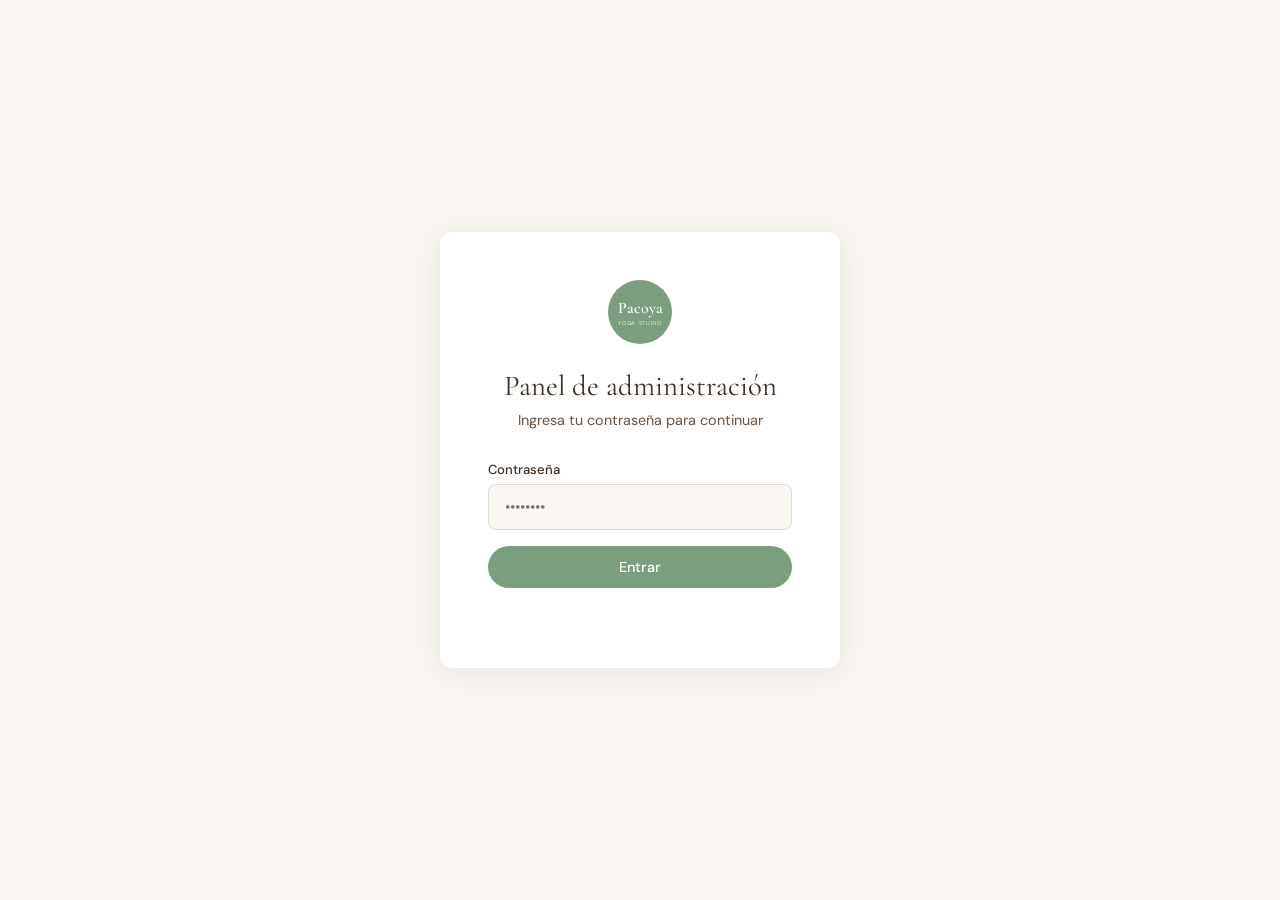
==== admin.html @ d5e13447 "Agregar ícono Pacoya para favicon y shortcut de iPhone Co-Authored-By: Claude Sonnet 4.6 <noreply@an" ====
<!DOCTYPE html>
<html lang="es">
<head>
  <meta charset="UTF-8" />
  <meta name="viewport" content="width=device-width, initial-scale=1.0" />
  <title>Pacoya Admin</title>
  <link rel="icon" type="image/svg+xml" href="icon.svg" />
  <link rel="apple-touch-icon" href="icon.svg" />
  <link rel="preconnect" href="https://fonts.googleapis.com" />
  <link href="https://fonts.googleapis.com/css2?family=Cormorant+Garamond:wght@400;600&family=DM+Sans:wght@300;400;500&display=swap" rel="stylesheet" />
  <style>
    :root {
      --verde: #7A9E7E;
      --verde-dark: #698d6c;
      --crema: #FAF7F2;
      --tierra: #3D2F22;
      --tierra-claro: #6B5240;
      --dorado: #B5956A;
      --blanco: #FFFFFF;
      --rojo: #e07070;
      --font-display: 'Cormorant Garamond', serif;
      --font-body: 'DM Sans', sans-serif;
      --radius: 12px;
    }

    * { box-sizing: border-box; margin: 0; padding: 0; }

    body { font-family: var(--font-body); background: var(--crema); color: var(--tierra); min-height: 100vh; }

    /* LOGIN */
    .login-screen { min-height: 100vh; display: flex; align-items: center; justify-content: center; padding: 24px; }

    .login-card {
      background: var(--blanco); border-radius: var(--radius); padding: 48px;
      width: 100%; max-width: 400px; box-shadow: 0 4px 30px rgba(61,47,34,0.1); text-align: center;
    }

    .logo-circle {
      width: 64px; height: 64px; border-radius: 50%; background: var(--verde);
      display: flex; flex-direction: column; align-items: center; justify-content: center;
      margin: 0 auto 24px; gap: 1px;
    }
    .logo-circle span:first-child { font-family: var(--font-display); font-size: 1rem; font-weight: 600; color: var(--blanco); }
    .logo-circle span:last-child { font-size: 0.35rem; letter-spacing: 0.12em; text-transform: uppercase; color: rgba(255,255,255,0.85); }

    .login-card h1 { font-family: var(--font-display); font-size: 1.8rem; font-weight: 400; margin-bottom: 8px; }
    .login-card > p { font-size: 0.9rem; color: var(--tierra-claro); margin-bottom: 32px; }

    .form-group { text-align: left; margin-bottom: 16px; }
    .form-group label { display: block; font-size: 0.82rem; font-weight: 500; margin-bottom: 6px; }
    .form-group input, .form-group textarea, .form-group select {
      width: 100%; font-family: var(--font-body); font-size: 0.95rem; padding: 12px 16px;
      border: 1.5px solid rgba(61,47,34,0.15); border-radius: 8px; background: var(--crema);
      color: var(--tierra); outline: none; transition: border-color 0.2s;
    }
    .form-group input:focus, .form-group textarea:focus, .form-group select:focus { border-color: var(--verde); }
    .form-group textarea { resize: vertical; }

    .btn {
      display: inline-flex; align-items: center; justify-content: center;
      font-family: var(--font-body); font-size: 0.9rem; font-weight: 500;
      padding: 12px 24px; border-radius: 999px; border: none; cursor: pointer;
      transition: all 0.2s; gap: 8px;
    }
    .btn--primary { background: var(--verde); color: var(--blanco); }
    .btn--primary:hover { background: var(--verde-dark); }
    .btn--danger { background: rgba(224,112,112,0.1); color: var(--rojo); border: 1px solid rgba(224,112,112,0.3); }
    .btn--danger:hover { background: rgba(224,112,112,0.2); }
    .btn--outline { background: transparent; color: var(--tierra); border: 1.5px solid var(--tierra); }
    .btn--outline:hover { background: var(--tierra); color: var(--crema); }
    .btn--full { width: 100%; }
    .btn--sm { padding: 7px 16px; font-size: 0.82rem; }

    .login-error { font-size: 0.82rem; color: var(--rojo); margin-top: 12px; min-height: 20px; }

    /* ADMIN */
    .admin-screen { display: none; }

    .admin-header {
      background: var(--blanco); border-bottom: 1px solid rgba(61,47,34,0.08);
      padding: 16px 32px; display: flex; align-items: center; justify-content: space-between;
    }
    .admin-header-left { display: flex; align-items: center; gap: 16px; }
    .admin-logo {
      width: 44px; height: 44px; border-radius: 50%; background: var(--verde);
      display: flex; flex-direction: column; align-items: center; justify-content: center; gap: 1px;
    }
    .admin-logo span:first-child { font-family: var(--font-display); font-size: 0.75rem; font-weight: 600; color: var(--blanco); }
    .admin-logo span:last-child { font-size: 0.28rem; letter-spacing: 0.1em; text-transform: uppercase; color: rgba(255,255,255,0.85); }
    .admin-title { font-family: var(--font-display); font-size: 1.3rem; font-weight: 400; }

    /* TABS */
    .admin-tabs {
      background: var(--blanco); border-bottom: 1px solid rgba(61,47,34,0.08);
      display: flex; padding: 0 32px; justify-content: center;
    }
    .tab-btn {
      font-family: var(--font-body); font-size: 0.9rem; font-weight: 500;
      padding: 16px 24px; border: none; background: none; cursor: pointer;
      color: var(--tierra-claro); border-bottom: 2px solid transparent;
      transition: all 0.2s;
    }
    @media (max-width: 600px) {
      .tab-btn { font-size: 0.72rem; padding: 12px 10px; }
    }
    .tab-btn.active { color: var(--verde); border-bottom-color: var(--verde); }

    .admin-main { max-width: 900px; margin: 0 auto; padding: 40px 24px; }

    .tab-panel { display: none; }
    .tab-panel.active { display: block; }

    .admin-top { display: flex; align-items: center; justify-content: space-between; margin-bottom: 32px; }
    .admin-top h2 { font-family: var(--font-display); font-size: 1.6rem; font-weight: 400; }

    /* FORM */
    .evento-form {
      background: var(--blanco); border-radius: var(--radius); padding: 32px;
      margin-bottom: 32px; border: 1px solid rgba(122,158,126,0.2); display: none;
    }
    .evento-form.open { display: block; }
    .evento-form h3 { font-family: var(--font-display); font-size: 1.3rem; font-weight: 400; margin-bottom: 24px; }

    .form-grid { display: grid; grid-template-columns: 1fr 1fr; gap: 16px; }
    .form-grid .full { grid-column: 1 / -1; }
    .form-actions { display: flex; gap: 12px; margin-top: 24px; justify-content: flex-end; }

    /* FOTO UPLOAD */
    .foto-upload-area {
      border: 2px dashed rgba(122,158,126,0.4); border-radius: var(--radius);
      padding: 32px; text-align: center; cursor: pointer; transition: all 0.2s;
      background: rgba(122,158,126,0.03);
    }
    .foto-upload-area:hover { border-color: var(--verde); background: rgba(122,158,126,0.06); }
    .foto-upload-area input[type="file"] { display: none; }
    .foto-upload-area p { font-size: 0.85rem; color: var(--tierra-claro); margin-top: 8px; }
    .foto-preview {
      width: 100%; max-height: 200px; object-fit: cover;
      border-radius: 8px; margin-top: 12px; display: none;
    }
    .upload-icon { font-size: 2rem; }

    /* LISTA */
    .eventos-lista { display: flex; flex-direction: column; gap: 12px; }

    .evento-item {
      background: var(--blanco); border-radius: var(--radius); padding: 20px 24px;
      border: 1px solid rgba(61,47,34,0.07); display: flex; align-items: center;
      gap: 20px; transition: box-shadow 0.2s;
    }
    .evento-item:hover { box-shadow: 0 4px 20px rgba(61,47,34,0.08); }

    .evento-thumb {
      width: 56px; height: 56px; border-radius: 8px; object-fit: cover; flex-shrink: 0;
    }
    .evento-thumb-placeholder {
      width: 56px; height: 56px; border-radius: 8px; background: rgba(122,158,126,0.1);
      display: flex; align-items: center; justify-content: center; font-size: 1.5rem; flex-shrink: 0;
    }

    .evento-fecha { display: flex; flex-direction: column; align-items: center; min-width: 48px; }
    .evento-dia { font-family: var(--font-display); font-size: 1.8rem; font-weight: 300; line-height: 1; }
    .evento-mes { font-size: 0.65rem; font-weight: 500; letter-spacing: 0.1em; text-transform: uppercase; color: var(--verde); }

    .evento-info { flex: 1; }
    .evento-info h4 { font-size: 0.95rem; font-weight: 500; margin-bottom: 4px; }
    .evento-info p { font-size: 0.82rem; color: var(--tierra-claro); }

    .evento-tipo {
      font-size: 0.68rem; font-weight: 500; letter-spacing: 0.08em; text-transform: uppercase;
      color: var(--verde); background: rgba(122,158,126,0.1); padding: 3px 10px; border-radius: 999px;
    }
    .evento-acciones { display: flex; gap: 8px; }

    .sin-foto-badge {
      font-size: 0.68rem; background: rgba(181,149,106,0.15); color: var(--dorado);
      padding: 3px 10px; border-radius: 999px; border: 1px solid rgba(181,149,106,0.3);
    }

    .empty-state {
      text-align: center; padding: 60px 24px; color: var(--tierra-claro);
      background: var(--blanco); border-radius: var(--radius);
      border: 1px dashed rgba(61,47,34,0.15);
    }
    .empty-state p { font-size: 0.9rem; margin-top: 8px; }

    .toast {
      position: fixed; bottom: 24px; right: 24px; background: var(--tierra);
      color: var(--crema); padding: 14px 24px; border-radius: 999px; font-size: 0.88rem;
      opacity: 0; transform: translateY(10px); transition: all 0.3s; pointer-events: none;
    }
    .toast.show { opacity: 1; transform: translateY(0); }

    .uploading { opacity: 0.6; pointer-events: none; }

    @media (max-width: 600px) {
      .admin-header { padding: 12px 16px; }
      .admin-tabs { padding: 0 16px; }
      .admin-main { padding: 24px 16px; }

      .admin-top { flex-direction: column; align-items: flex-start; gap: 12px; }
      .admin-top h2 { font-size: 1.3rem; }

      .evento-item {
        flex-wrap: wrap;
        gap: 12px;
        padding: 16px;
      }

      .evento-info { min-width: 0; width: 100%; }

      .evento-acciones {
        width: 100%;
        justify-content: flex-end;
        flex-wrap: wrap;
        gap: 8px;
      }

      .evento-thumb,
      .evento-thumb-placeholder { width: 44px; height: 44px; }

      .form-grid { grid-template-columns: 1fr; }
      .form-grid .full { grid-column: 1; }

      .evento-form { padding: 20px 16px; }
      .login-card { padding: 32px 24px; }
    }
  </style>
</head>
<body>

  <!-- LOGIN -->
  <div class="login-screen" id="login-screen">
    <div class="login-card">
      <div class="logo-circle"><span>Pacoya</span><span>yoga studio</span></div>
      <h1>Panel de administración</h1>
      <p>Ingresa tu contraseña para continuar</p>
      <form id="login-form">
        <div class="form-group">
          <label for="password">Contraseña</label>
          <input type="password" id="password" placeholder="••••••••" required />
        </div>
        <button type="submit" class="btn btn--primary btn--full">Entrar</button>
        <p class="login-error" id="login-error"></p>
      </form>
    </div>
  </div>

  <!-- ADMIN -->
  <div class="admin-screen" id="admin-screen">
    <header class="admin-header">
      <div class="admin-header-left">
        <div class="admin-logo"><span>Pacoya</span><span>yoga studio</span></div>
        <span class="admin-title">Panel de administración</span>
      </div>
      <button class="btn btn--outline btn--sm" id="logout-btn">Cerrar sesión</button>
    </header>

    <div class="admin-tabs">
      <button class="tab-btn active" data-tab="proximos">Eventos</button>
      <button class="tab-btn" data-tab="memorias">Memorias</button>
      <button class="tab-btn" data-tab="pensamientos">Pensamientos</button>
      <button class="tab-btn" data-tab="clases">En Vivo</button>
    </div>

    <main class="admin-main">

      <!-- TAB PRÓXIMOS -->
      <div class="tab-panel active" id="tab-proximos">
        <div class="admin-top">
          <h2>Próximos Eventos</h2>
          <button class="btn btn--primary btn--sm" id="toggle-form-btn">+ Nuevo evento</button>
        </div>

        <div class="evento-form" id="evento-form">
          <h3 id="form-title">Nuevo evento</h3>
          <input type="hidden" id="evento-id" />
          <div class="form-grid">
            <div class="form-group full">
              <label>Título del evento</label>
              <input type="text" id="f-titulo" placeholder="Ej. Taller de Yoga Oncológico" />
            </div>
            <div class="form-group full">
              <label>Descripción</label>
              <textarea id="f-descripcion" rows="3" placeholder="Describe el evento..."></textarea>
            </div>
            <div class="form-group">
              <label>Fecha</label>
              <input type="date" id="f-fecha" />
            </div>
            <div class="form-group">
              <label>Hora</label>
              <input type="text" id="f-hora" placeholder="Ej. 10:00 AM" />
            </div>
            <div class="form-group">
              <label>Lugar</label>
              <input type="text" id="f-lugar" placeholder="Ej. Estudio Pacoya / En línea" />
            </div>
            <div class="form-group">
              <label>Tipo</label>
              <select id="f-tipo">
                <option value="meditacion">Meditación</option>
                <option value="especial">Taller especial</option>
                <option value="taller">Taller</option>
                <option value="retiro">Retiro</option>
              </select>
            </div>
          </div>
          <div class="form-actions">
            <button class="btn btn--outline btn--sm" id="cancelar-btn">Cancelar</button>
            <button class="btn btn--primary btn--sm" id="guardar-btn">Guardar evento</button>
          </div>
        </div>

        <div class="eventos-lista" id="lista-proximos"></div>
      </div>

      <!-- TAB MEMORIAS -->
      <div class="tab-panel" id="tab-memorias">
        <div class="admin-top">
          <h2>Memorias</h2>
          <p style="font-size:0.85rem;color:var(--tierra-claro)">Edita los detalles o agrega una foto</p>
        </div>

        <!-- Formulario editar memoria -->
        <div class="evento-form" id="memoria-edit-form">
          <h3 id="memoria-edit-title">Editar memoria</h3>
          <input type="hidden" id="me-id" />
          <div class="form-grid">
            <div class="form-group full">
              <label>Título</label>
              <input type="text" id="me-titulo" />
            </div>
            <div class="form-group full">
              <label>Descripción</label>
              <textarea id="me-descripcion" rows="3"></textarea>
            </div>
            <div class="form-group">
              <label>Fecha</label>
              <input type="date" id="me-fecha" />
            </div>
            <div class="form-group">
              <label>Hora</label>
              <input type="text" id="me-hora" placeholder="Ej. 10:00 AM" />
            </div>
            <div class="form-group">
              <label>Lugar</label>
              <input type="text" id="me-lugar" />
            </div>
            <div class="form-group">
              <label>Tipo</label>
              <select id="me-tipo">
                <option value="meditacion">Meditación</option>
                <option value="especial">Taller especial</option>
                <option value="taller">Taller</option>
                <option value="retiro">Retiro</option>
              </select>
            </div>
          </div>
          <!-- Foto -->
          <div class="form-group" style="margin-top:8px">
            <label>Foto</label>
            <div id="me-foto-actual" style="margin-bottom:12px;display:none">
              <img id="me-foto-preview" src="" style="width:100%;max-height:180px;object-fit:cover;border-radius:8px;margin-bottom:8px" />
              <button type="button" class="btn btn--danger btn--sm" id="borrar-foto-btn">🗑 Borrar foto</button>
            </div>
            <div class="foto-upload-area" onclick="document.getElementById('me-foto-input').click()">
              <input type="file" id="me-foto-input" accept="image/*" />
              <div class="upload-icon">🖼️</div>
              <strong id="me-foto-label">Toca para reemplazar la foto</strong>
              <p>JPG, PNG o WEBP · Máx 5MB</p>
              <img class="foto-preview" id="me-foto-nueva-preview" src="" alt="Preview" />
            </div>
          </div>
          <div class="form-actions">
            <button class="btn btn--outline btn--sm" id="cancelar-memoria-edit-btn">Cancelar</button>
            <button class="btn btn--primary btn--sm" id="guardar-memoria-edit-btn">Guardar cambios</button>
          </div>
        </div>

        <div class="evento-form" id="memoria-form">
          <h3 id="memoria-form-title">Agregar foto</h3>
          <input type="hidden" id="m-evento-id" />
          <div class="form-group">
            <label>Foto del evento</label>
            <div class="foto-upload-area" id="foto-drop-area" onclick="document.getElementById('foto-input').click()">
              <input type="file" id="foto-input" accept="image/*" />
              <div class="upload-icon">🖼️</div>
              <strong>Toca para elegir una foto</strong>
              <p>JPG, PNG o WEBP · Máx 5MB</p>
              <img class="foto-preview" id="foto-preview" src="" alt="Preview" />
            </div>
          </div>
          <div class="form-actions">
            <button class="btn btn--outline btn--sm" id="cancelar-memoria-btn">Cancelar</button>
            <button class="btn btn--primary btn--sm" id="guardar-memoria-btn">Guardar foto</button>
          </div>
        </div>

        <div class="eventos-lista" id="lista-memorias"></div>
      </div>

      <!-- TAB PENSAMIENTOS -->
      <div class="tab-panel" id="tab-pensamientos">
        <div class="admin-top">
          <h2>Pensamientos</h2>
          <button class="btn btn--primary btn--sm" id="toggle-pensamiento-btn">+ Nuevo pensamiento</button>
        </div>

        <div class="evento-form" id="pensamiento-form">
          <h3 id="pensamiento-form-title">Nuevo pensamiento</h3>
          <input type="hidden" id="p-id" />
          <div class="form-group">
            <label>Título</label>
            <input type="text" id="p-titulo" placeholder="Ej. El cuerpo sabe lo que necesita" />
          </div>
          <div class="form-group">
            <label>Pensamiento</label>
            <textarea id="p-contenido" rows="6" placeholder="Escribe aquí tu reflexión..."></textarea>
          </div>
          <div class="form-group">
            <label>Tipo</label>
            <select id="p-tipo">
              <option value="reflexion">Reflexión</option>
              <option value="inspiracion">Inspiración</option>
              <option value="oncologico">Yoga Oncológico</option>
            </select>
          </div>
          <div class="form-actions">
            <button class="btn btn--outline btn--sm" id="cancelar-pensamiento-btn">Cancelar</button>
            <button class="btn btn--primary btn--sm" id="guardar-pensamiento-btn">Guardar</button>
          </div>
        </div>

        <div class="eventos-lista" id="lista-pensamientos"></div>
      </div>

      <!-- TAB CLASES EN VIVO -->
      <div class="tab-panel" id="tab-clases">
        <div class="admin-top">
          <h2>Clase en Vivo</h2>
        </div>

        <div style="background:var(--blanco);border-radius:var(--radius);padding:32px;border:1px solid rgba(122,158,126,0.2)">
          <div class="form-group" style="margin-bottom:24px">
            <label style="display:flex;align-items:center;gap:12px;cursor:pointer">
              <span style="font-size:0.95rem;font-weight:500">Clase activa</span>
              <div style="position:relative;display:inline-block;width:48px;height:26px">
                <input type="checkbox" id="cl-activo" style="opacity:0;width:0;height:0;position:absolute" />
                <span id="cl-toggle-track" style="position:absolute;inset:0;background:#ccc;border-radius:999px;cursor:pointer;transition:.3s"></span>
                <span id="cl-toggle-thumb" style="position:absolute;left:3px;top:3px;width:20px;height:20px;background:#fff;border-radius:50%;transition:.3s;box-shadow:0 1px 4px rgba(0,0,0,0.2)"></span>
              </div>
            </label>
            <p id="cl-estado-txt" style="font-size:0.82rem;color:var(--tierra-claro);margin-top:6px">La clase está desactivada — los alumnos verán la pantalla de código pero no habrá transmisión.</p>
          </div>

          <div class="form-group">
            <label>Título de la clase</label>
            <input type="text" id="cl-titulo" placeholder="Ej. Clase de yoga oncológico" />
          </div>

          <div class="form-group">
            <label>Link de Google Meet</label>
            <input type="text" id="cl-url" placeholder="https://meet.google.com/xxx-xxxx-xxx" />
            <p style="font-size:0.78rem;color:var(--tierra-claro);margin-top:6px">Crea una reunión en Google Meet, copia el link y pégalo aquí. Los alumnos entran sin necesitar cuenta.</p>
          </div>

          <div class="form-group">
            <label>Código de acceso</label>
            <input type="text" id="cl-codigo" placeholder="Ej. PACOYA2026" style="text-transform:uppercase;letter-spacing:0.08em" />
            <p style="font-size:0.78rem;color:var(--tierra-claro);margin-top:6px">Los alumnos necesitan este código para ver la clase.</p>
          </div>

          <div style="margin-top:24px;display:flex;flex-direction:column;gap:12px">
            <button class="btn btn--primary" id="guardar-clase-btn" style="width:100%">Guardar configuración</button>
            <a id="abrir-meet-btn" href="#" target="_blank" rel="noopener" class="btn btn--outline" style="display:none;width:100%;text-decoration:none;text-align:center">Abrir Google Meet</a>
          </div>
        </div>
      </div>

    </main>
  </div>

  <div class="toast" id="toast"></div>

  <script type="module">
    import { createClient } from 'https://cdn.jsdelivr.net/npm/@supabase/supabase-js/+esm';

    const SUPABASE_URL   = 'https://kzqtjzzpyhmzdlczsbnz.supabase.co';
    const SUPABASE_KEY   = 'sb_publishable_s3eWk4Z4L31DlyLyYbHbYw_jrpMV7-z';
    const ADMIN_PASSWORD = 'pacoya2026';

    const supabase = createClient(SUPABASE_URL, SUPABASE_KEY);
    const hoy = new Date().toISOString().split('T')[0];

    // ── DOM refs ──
    const loginScreen   = document.getElementById('login-screen');
    const adminScreen   = document.getElementById('admin-screen');
    const loginForm     = document.getElementById('login-form');
    const loginError    = document.getElementById('login-error');
    const logoutBtn     = document.getElementById('logout-btn');
    const toggleBtn     = document.getElementById('toggle-form-btn');
    const eventoForm    = document.getElementById('evento-form');
    const cancelarBtn   = document.getElementById('cancelar-btn');
    const guardarBtn    = document.getElementById('guardar-btn');
    const listaProximos = document.getElementById('lista-proximos');
    const listasMemorias = document.getElementById('lista-memorias');
    const memoriaForm   = document.getElementById('memoria-form');
    const cancelarMemoriaBtn = document.getElementById('cancelar-memoria-btn');
    const guardarMemoriaBtn  = document.getElementById('guardar-memoria-btn');
    const fotoInput     = document.getElementById('foto-input');
    const fotoPreview   = document.getElementById('foto-preview');
    const toast         = document.getElementById('toast');

    // ── LOGIN ──
    if (sessionStorage.getItem('pacoya-admin')) showAdmin();

    loginForm.addEventListener('submit', e => {
      e.preventDefault();
      if (document.getElementById('password').value === ADMIN_PASSWORD) {
        sessionStorage.setItem('pacoya-admin', '1');
        showAdmin();
      } else {
        loginError.textContent = 'Contraseña incorrecta.';
      }
    });

    logoutBtn.addEventListener('click', () => {
      sessionStorage.removeItem('pacoya-admin');
      adminScreen.style.display = 'none';
      loginScreen.style.display = 'flex';
    });

    function showAdmin() {
      loginScreen.style.display = 'none';
      adminScreen.style.display = 'block';
      cargarProximos();
      cargarMemorias();
      cargarPensamientos();
    }

    // ── TABS ──
    document.querySelectorAll('.tab-btn').forEach(btn => {
      btn.addEventListener('click', () => {
        document.querySelectorAll('.tab-btn').forEach(b => b.classList.remove('active'));
        document.querySelectorAll('.tab-panel').forEach(p => p.classList.remove('active'));
        btn.classList.add('active');
        document.getElementById('tab-' + btn.dataset.tab).classList.add('active');
      });
    });

    // ── FORM PRÓXIMOS ──
    toggleBtn.addEventListener('click', () => {
      limpiarForm();
      document.getElementById('form-title').textContent = 'Nuevo evento';
      eventoForm.classList.add('open');
    });

    cancelarBtn.addEventListener('click', () => { eventoForm.classList.remove('open'); limpiarForm(); });

    guardarBtn.addEventListener('click', async () => {
      const id     = document.getElementById('evento-id').value;
      const titulo = document.getElementById('f-titulo').value.trim();
      const fecha  = document.getElementById('f-fecha').value;
      if (!titulo || !fecha) { mostrarToast('El título y la fecha son obligatorios.'); return; }

      const datos = {
        titulo,
        descripcion: document.getElementById('f-descripcion').value.trim(),
        fecha,
        hora:  document.getElementById('f-hora').value.trim(),
        lugar: document.getElementById('f-lugar').value.trim(),
        tipo:  document.getElementById('f-tipo').value,
      };

      if (id) {
        await supabase.from('eventos').update(datos).eq('id', id);
        mostrarToast('✓ Evento actualizado');
      } else {
        await supabase.from('eventos').insert(datos);
        mostrarToast('✓ Evento creado');
      }

      eventoForm.classList.remove('open');
      limpiarForm();
      cargarProximos();
    });

    // ── CARGAR PRÓXIMOS ──
    async function cargarProximos() {
      const { data } = await supabase.from('eventos').select('*')
        .gte('fecha', hoy).order('fecha', { ascending: true });
      renderLista(data, listaProximos, false);
    }

    // ── CARGAR MEMORIAS ──
    async function cargarMemorias() {
      const { data } = await supabase.from('eventos').select('*')
        .lt('fecha', hoy).order('fecha', { ascending: false });
      renderLista(data, listasMemorias, true);
    }

    function renderLista(data, container, esMemorias) {
      container.innerHTML = '';
      if (!data || data.length === 0) {
        container.innerHTML = `<div class="empty-state">📅<p>${esMemorias ? 'Aún no hay memorias.' : 'No hay eventos próximos.'}</p></div>`;
        return;
      }
      data.forEach(ev => {
        const fecha = new Date(ev.fecha + 'T12:00:00');
        const dia   = fecha.getDate();
        const mes   = fecha.toLocaleString('es-MX', { month: 'short' });
        const item  = document.createElement('div');
        item.className = 'evento-item';

        const thumbHtml = esMemorias
          ? (ev.foto_url
              ? `<img class="evento-thumb" src="${ev.foto_url}" alt="${ev.titulo}" />`
              : `<div class="evento-thumb-placeholder">🌿</div>`)
          : '';

        const accionesHtml = esMemorias
          ? `<div class="evento-acciones">
               ${!ev.foto_url ? '<span class="sin-foto-badge">Sin foto</span>' : ''}
               <button class="btn btn--outline btn--sm" onclick="editarMemoria(${ev.id})">Editar</button>
               <button class="btn btn--outline btn--sm" onclick="abrirFotoForm(${ev.id}, '${ev.titulo.replace(/'/g,"\\'")}')">
                 ${ev.foto_url ? 'Cambiar foto' : 'Agregar foto'}
               </button>
               <button class="btn btn--danger btn--sm" onclick="borrarEvento(${ev.id})">Borrar</button>
             </div>`
          : `<div class="evento-acciones">
               <button class="btn btn--outline btn--sm" onclick="editarEvento(${ev.id})">Editar</button>
               <button class="btn btn--danger btn--sm" onclick="borrarEvento(${ev.id})">Borrar</button>
             </div>`;

        item.innerHTML = `
          ${thumbHtml}
          <div class="evento-fecha">
            <span class="evento-dia">${dia}</span>
            <span class="evento-mes">${mes}</span>
          </div>
          <div class="evento-info">
            <h4>${ev.titulo}</h4>
            <p>${ev.hora ? ev.hora + ' · ' : ''}${ev.lugar || ''}</p>
          </div>
          <span class="evento-tipo">${ev.tipo}</span>
          ${accionesHtml}`;
        container.appendChild(item);
      });
    }

    // ── EDITAR ──
    window.editarEvento = async id => {
      const { data } = await supabase.from('eventos').select('*').eq('id', id).single();
      document.getElementById('evento-id').value     = data.id;
      document.getElementById('f-titulo').value      = data.titulo;
      document.getElementById('f-descripcion').value = data.descripcion || '';
      document.getElementById('f-fecha').value       = data.fecha;
      document.getElementById('f-hora').value        = data.hora || '';
      document.getElementById('f-lugar').value       = data.lugar || '';
      document.getElementById('f-tipo').value        = data.tipo || 'taller';
      document.getElementById('form-title').textContent = 'Editar evento';
      eventoForm.classList.add('open');
      eventoForm.scrollIntoView({ behavior: 'smooth' });
    };

    // ── BORRAR ──
    window.borrarEvento = async id => {
      if (!confirm('¿Segura que quieres borrar este evento?')) return;
      await supabase.from('eventos').delete().eq('id', id);
      mostrarToast('Evento eliminado');
      cargarProximos();
      cargarMemorias();
    };

    // ── EDITAR MEMORIA ──
    const memoriaEditForm       = document.getElementById('memoria-edit-form');
    const cancelarMemoriaEditBtn = document.getElementById('cancelar-memoria-edit-btn');
    const guardarMemoriaEditBtn  = document.getElementById('guardar-memoria-edit-btn');

    window.editarMemoria = async id => {
      const { data } = await supabase.from('eventos').select('*').eq('id', id).single();
      document.getElementById('me-id').value          = data.id;
      document.getElementById('me-titulo').value      = data.titulo;
      document.getElementById('me-descripcion').value = data.descripcion || '';
      document.getElementById('me-fecha').value       = data.fecha;
      document.getElementById('me-hora').value        = data.hora || '';
      document.getElementById('me-lugar').value       = data.lugar || '';
      document.getElementById('me-tipo').value        = data.tipo || 'taller';

      const fotoActualDiv    = document.getElementById('me-foto-actual');
      const fotoPreviewImg   = document.getElementById('me-foto-preview');
      const fotoNuevaPreview = document.getElementById('me-foto-nueva-preview');
      const fotoInput        = document.getElementById('me-foto-input');

      fotoInput.value = '';
      fotoNuevaPreview.style.display = 'none';
      fotoNuevaPreview.src = '';

      if (data.foto_url) {
        fotoActualDiv.style.display = 'block';
        fotoPreviewImg.src = data.foto_url;
      } else {
        fotoActualDiv.style.display = 'none';
      }

      memoriaEditForm.classList.add('open');
      memoriaEditForm.scrollIntoView({ behavior: 'smooth' });
    };

    // Preview foto nueva
    document.getElementById('me-foto-input').addEventListener('change', () => {
      const file = document.getElementById('me-foto-input').files[0];
      if (!file) return;
      const preview = document.getElementById('me-foto-nueva-preview');
      preview.src = URL.createObjectURL(file);
      preview.style.display = 'block';
    });

    // Borrar foto
    document.getElementById('borrar-foto-btn').addEventListener('click', async () => {
      const id = document.getElementById('me-id').value;
      if (!confirm('¿Segura que quieres borrar la foto?')) return;
      await supabase.from('eventos').update({ foto_url: null }).eq('id', id);
      document.getElementById('me-foto-actual').style.display = 'none';
      mostrarToast('Foto borrada');
      cargarMemorias();
    });

    cancelarMemoriaEditBtn.addEventListener('click', () => {
      memoriaEditForm.classList.remove('open');
    });

    guardarMemoriaEditBtn.addEventListener('click', async () => {
      const id   = document.getElementById('me-id').value;
      const file = document.getElementById('me-foto-input').files[0];

      guardarMemoriaEditBtn.textContent = 'Guardando...';
      guardarMemoriaEditBtn.disabled = true;

      const datos = {
        titulo:      document.getElementById('me-titulo').value.trim(),
        descripcion: document.getElementById('me-descripcion').value.trim(),
        fecha:       document.getElementById('me-fecha').value,
        hora:        document.getElementById('me-hora').value.trim(),
        lugar:       document.getElementById('me-lugar').value.trim(),
        tipo:        document.getElementById('me-tipo').value,
      };

      if (file) {
        const ext      = file.name.split('.').pop();
        const fileName = `evento-${id}-${Date.now()}.${ext}`;
        const { error: uploadError } = await supabase.storage
          .from('Memorias').upload(fileName, file, { upsert: true });
        if (!uploadError) {
          const { data: urlData } = supabase.storage.from('Memorias').getPublicUrl(fileName);
          datos.foto_url = urlData.publicUrl;
        }
      }

      await supabase.from('eventos').update(datos).eq('id', id);
      mostrarToast('✓ Memoria actualizada');
      memoriaEditForm.classList.remove('open');
      guardarMemoriaEditBtn.textContent = 'Guardar cambios';
      guardarMemoriaEditBtn.disabled = false;
      cargarMemorias();
    });

    // ── FOTO FORM ──
    window.abrirFotoForm = (id, titulo) => {
      document.getElementById('m-evento-id').value = id;
      document.getElementById('memoria-form-title').textContent = `Foto: ${titulo}`;
      fotoPreview.style.display = 'none';
      fotoPreview.src = '';
      fotoInput.value = '';
      memoriaForm.classList.add('open');
      memoriaForm.scrollIntoView({ behavior: 'smooth' });
    };

    cancelarMemoriaBtn.addEventListener('click', () => {
      memoriaForm.classList.remove('open');
      fotoInput.value = '';
      fotoPreview.style.display = 'none';
    });

    fotoInput.addEventListener('change', () => {
      const file = fotoInput.files[0];
      if (!file) return;
      fotoPreview.src = URL.createObjectURL(file);
      fotoPreview.style.display = 'block';
    });

    guardarMemoriaBtn.addEventListener('click', async () => {
      const id   = document.getElementById('m-evento-id').value;
      const file = fotoInput.files[0];
      if (!file) { mostrarToast('Elige una foto primero.'); return; }

      guardarMemoriaBtn.textContent = 'Subiendo...';
      guardarMemoriaBtn.classList.add('uploading');

      const ext      = file.name.split('.').pop();
      const fileName = `evento-${id}-${Date.now()}.${ext}`;

      const { error: uploadError } = await supabase.storage
        .from('Memorias').upload(fileName, file, { upsert: true });

      if (uploadError) {
        mostrarToast('Error al subir la foto. Intenta de nuevo.');
        guardarMemoriaBtn.textContent = 'Guardar foto';
        guardarMemoriaBtn.classList.remove('uploading');
        return;
      }

      const { data: urlData } = supabase.storage.from('Memorias').getPublicUrl(fileName);
      await supabase.from('eventos').update({ foto_url: urlData.publicUrl }).eq('id', id);

      mostrarToast('✓ Foto guardada');
      memoriaForm.classList.remove('open');
      guardarMemoriaBtn.textContent = 'Guardar foto';
      guardarMemoriaBtn.classList.remove('uploading');
      cargarMemorias();
    });

    // ── PENSAMIENTOS ──
    const togglePensamientoBtn  = document.getElementById('toggle-pensamiento-btn');
    const pensamientoForm       = document.getElementById('pensamiento-form');
    const cancelarPensamientoBtn = document.getElementById('cancelar-pensamiento-btn');
    const guardarPensamientoBtn  = document.getElementById('guardar-pensamiento-btn');
    const listaPensamientos      = document.getElementById('lista-pensamientos');

    togglePensamientoBtn.addEventListener('click', () => {
      limpiarPensamientoForm();
      document.getElementById('pensamiento-form-title').textContent = 'Nuevo pensamiento';
      pensamientoForm.classList.add('open');
    });

    cancelarPensamientoBtn.addEventListener('click', () => {
      pensamientoForm.classList.remove('open');
      limpiarPensamientoForm();
    });

    guardarPensamientoBtn.addEventListener('click', async () => {
      const id       = document.getElementById('p-id').value;
      const titulo   = document.getElementById('p-titulo').value.trim();
      const contenido = document.getElementById('p-contenido').value.trim();
      if (!titulo || !contenido) { mostrarToast('El título y el pensamiento son obligatorios.'); return; }

      const datos = {
        titulo,
        contenido,
        tipo: document.getElementById('p-tipo').value,
      };

      if (id) {
        await supabase.from('pensamientos').update(datos).eq('id', id);
        mostrarToast('✓ Pensamiento actualizado');
      } else {
        await supabase.from('pensamientos').insert({ ...datos, fecha: hoy });
        mostrarToast('✓ Pensamiento publicado');
      }

      pensamientoForm.classList.remove('open');
      limpiarPensamientoForm();
      cargarPensamientos();
    });

    async function cargarPensamientos() {
      const { data } = await supabase.from('pensamientos').select('*')
        .eq('activo', true).order('fecha', { ascending: false });

      listaPensamientos.innerHTML = '';
      if (!data || data.length === 0) {
        listaPensamientos.innerHTML = `<div class="empty-state">✍️<p>Aún no hay pensamientos publicados.</p></div>`;
        return;
      }

      const TIPOS_P = { reflexion: 'Reflexión', inspiracion: 'Inspiración', oncologico: 'Yoga Oncológico' };

      data.forEach(p => {
        const fecha = new Date(p.fecha + 'T12:00:00');
        const dia   = fecha.getDate();
        const mes   = fecha.toLocaleString('es-MX', { month: 'short' });
        const item  = document.createElement('div');
        item.className = 'evento-item';
        item.innerHTML = `
          <div class="evento-fecha">
            <span class="evento-dia">${dia}</span>
            <span class="evento-mes">${mes}</span>
          </div>
          <div class="evento-info">
            <h4>${p.titulo}</h4>
            <p>${TIPOS_P[p.tipo] || p.tipo} · ${p.contenido.substring(0, 80)}${p.contenido.length > 80 ? '...' : ''}</p>
          </div>
          <div class="evento-acciones">
            <button class="btn btn--outline btn--sm" onclick="editarPensamiento(${p.id})">Editar</button>
            <button class="btn btn--danger btn--sm" onclick="borrarPensamiento(${p.id})">Borrar</button>
          </div>`;
        listaPensamientos.appendChild(item);
      });
    }

    window.editarPensamiento = async id => {
      const { data } = await supabase.from('pensamientos').select('*').eq('id', id).single();
      document.getElementById('p-id').value       = data.id;
      document.getElementById('p-titulo').value   = data.titulo;
      document.getElementById('p-contenido').value = data.contenido;
      document.getElementById('p-tipo').value     = data.tipo;
      document.getElementById('pensamiento-form-title').textContent = 'Editar pensamiento';
      pensamientoForm.classList.add('open');
      pensamientoForm.scrollIntoView({ behavior: 'smooth' });
    };

    window.borrarPensamiento = async id => {
      if (!confirm('¿Segura que quieres borrar este pensamiento?')) return;
      await supabase.from('pensamientos').delete().eq('id', id);
      mostrarToast('Pensamiento eliminado');
      cargarPensamientos();
    };

    function limpiarPensamientoForm() {
      ['p-id', 'p-titulo', 'p-contenido'].forEach(id => document.getElementById(id).value = '');
      document.getElementById('p-tipo').value = 'reflexion';
    }

    // ── UTILS ──
    function limpiarForm() {
      ['evento-id','f-titulo','f-descripcion','f-fecha','f-hora','f-lugar'].forEach(id => {
        document.getElementById(id).value = '';
      });
      document.getElementById('f-tipo').value = 'meditacion';
    }

    function mostrarToast(msg) {
      toast.textContent = msg;
      toast.classList.add('show');
      setTimeout(() => toast.classList.remove('show'), 3000);
    }

    // ── CLASES EN VIVO ──
    const clActivo    = document.getElementById('cl-activo');
    const clTrack     = document.getElementById('cl-toggle-track');
    const clThumb     = document.getElementById('cl-toggle-thumb');
    const clEstadoTxt = document.getElementById('cl-estado-txt');

    function actualizarToggle(activo) {
      clTrack.style.background = activo ? 'var(--verde)' : '#ccc';
      clThumb.style.left       = activo ? '25px' : '3px';
      clEstadoTxt.textContent  = activo
        ? 'La clase está activa — los alumnos pueden entrar con su código.'
        : 'La clase está desactivada — los alumnos verán la pantalla de código pero no habrá transmisión.';
    }

    clActivo.addEventListener('change', () => actualizarToggle(clActivo.checked));

    async function cargarClase() {
      const { data } = await supabase.from('clases_en_vivo').select('*').eq('id', 1).single();
      if (!data) return;
      document.getElementById('cl-titulo').value  = data.titulo  || '';
      document.getElementById('cl-url').value     = data.stream_url || '';
      document.getElementById('cl-codigo').value  = data.codigo  || '';
      clActivo.checked = data.activo;
      actualizarToggle(data.activo);
      const abrirBtn = document.getElementById('abrir-meet-btn');
      if (data.stream_url) {
        abrirBtn.href = data.stream_url;
        abrirBtn.style.display = 'inline-flex';
      }
    }

    document.getElementById('guardar-clase-btn').addEventListener('click', async () => {
      const btn = document.getElementById('guardar-clase-btn');
      btn.textContent = 'Guardando...';
      btn.disabled = true;

      const url = document.getElementById('cl-url').value.trim();
      await supabase.from('clases_en_vivo').update({
        titulo:      document.getElementById('cl-titulo').value.trim(),
        stream_url: url,
        codigo:      document.getElementById('cl-codigo').value.trim().toUpperCase(),
        activo:      clActivo.checked,
      }).eq('id', 1);

      mostrarToast('✓ Clase actualizada');
      btn.textContent = 'Guardar configuración';
      btn.disabled = false;
      const abrirBtn = document.getElementById('abrir-meet-btn');
      const urlGuardada = document.getElementById('cl-url').value.trim();
      if (urlGuardada) {
        abrirBtn.href = urlGuardada;
        abrirBtn.style.display = 'inline-flex';
      }
    });

    // Cargar al mostrar el tab de clases
    document.querySelectorAll('.tab-btn').forEach(btn => {
      if (btn.dataset.tab === 'clases') {
        btn.addEventListener('click', cargarClase);
      }
    });
  </script>
</body>
</html>
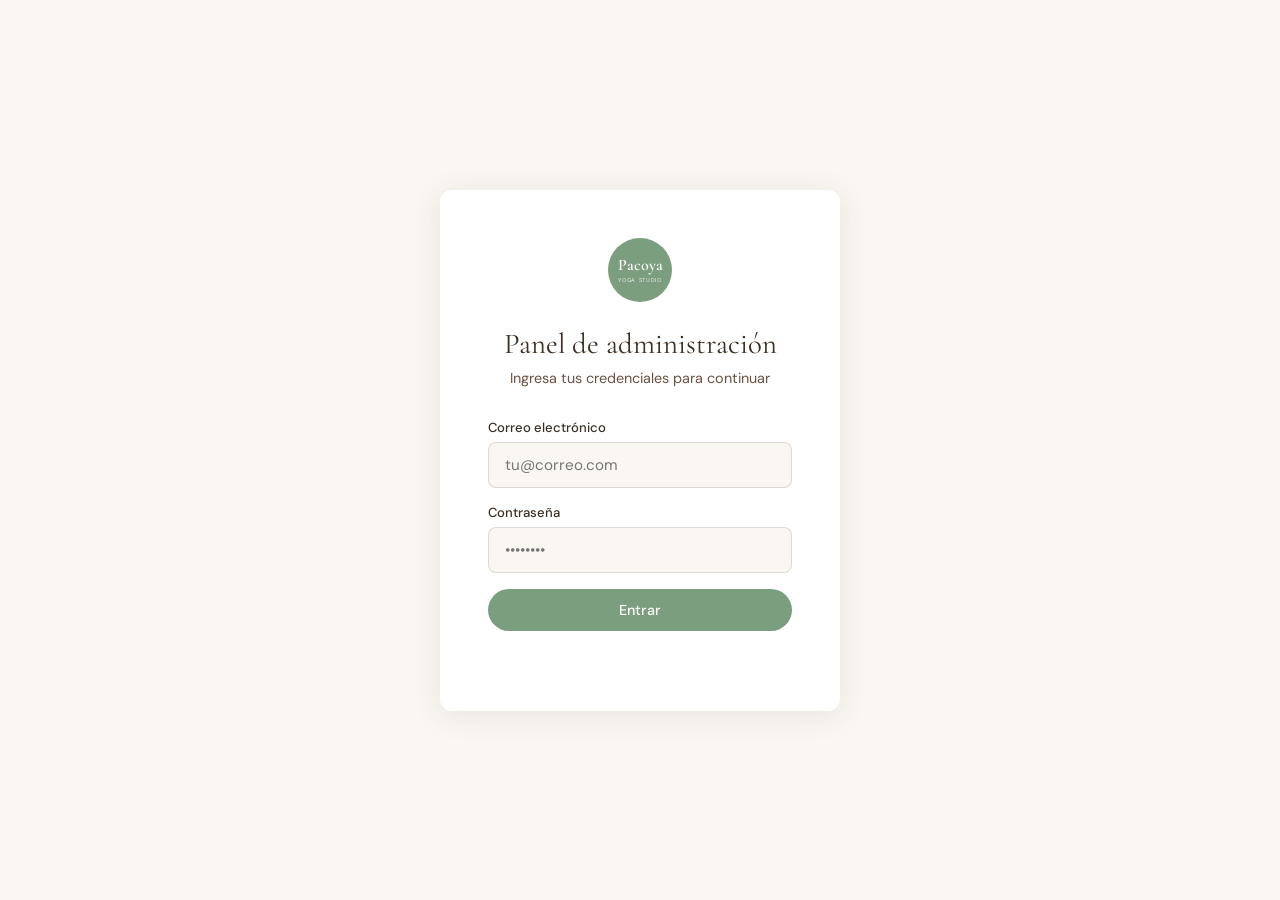
==== commit f673141f: "security: remove hardcoded password, fix XSS, server-side class verification CRITICAL fixes applied " ====
--- a/admin.html
+++ b/admin.html
@@ -5,7 +5,7 @@
   <meta name="viewport" content="width=device-width, initial-scale=1.0" />
   <title>Pacoya Admin</title>
   <link rel="icon" type="image/svg+xml" href="icon.svg" />
-  <link rel="apple-touch-icon" href="icon.svg" />
+  <link rel="apple-touch-icon" href="apple-touch-icon.png" />
   <link rel="preconnect" href="https://fonts.googleapis.com" />
   <link href="https://fonts.googleapis.com/css2?family=Cormorant+Garamond:wght@400;600&family=DM+Sans:wght@300;400;500&display=swap" rel="stylesheet" />
   <style>
@@ -234,11 +234,15 @@
     <div class="login-card">
       <div class="logo-circle"><span>Pacoya</span><span>yoga studio</span></div>
       <h1>Panel de administración</h1>
-      <p>Ingresa tu contraseña para continuar</p>
+      <p>Ingresa tus credenciales para continuar</p>
       <form id="login-form">
         <div class="form-group">
+          <label for="email">Correo electrónico</label>
+          <input type="email" id="email" placeholder="tu@correo.com" required autocomplete="username" />
+        </div>
+        <div class="form-group">
           <label for="password">Contraseña</label>
-          <input type="password" id="password" placeholder="••••••••" required />
+          <input type="password" id="password" placeholder="••••••••" required autocomplete="current-password" />
         </div>
         <button type="submit" class="btn btn--primary btn--full">Entrar</button>
         <p class="login-error" id="login-error"></p>
@@ -460,9 +464,9 @@
           </div>
 
           <div class="form-group">
-            <label>Link de Google Meet</label>
-            <input type="text" id="cl-url" placeholder="https://meet.google.com/xxx-xxxx-xxx" />
-            <p style="font-size:0.78rem;color:var(--tierra-claro);margin-top:6px">Crea una reunión en Google Meet, copia el link y pégalo aquí. Los alumnos entran sin necesitar cuenta.</p>
+            <label>Link de Whereby</label>
+            <input type="text" id="cl-url" placeholder="https://whereby.com/tu-sala" />
+            <p style="font-size:0.78rem;color:var(--tierra-claro);margin-top:6px">Copia el link de tu sala de Whereby y pégalo aquí. Los alumnos entran directo desde el navegador sin necesitar cuenta.</p>
           </div>
 
           <div class="form-group">
@@ -473,7 +477,7 @@
 
           <div style="margin-top:24px;display:flex;flex-direction:column;gap:12px">
             <button class="btn btn--primary" id="guardar-clase-btn" style="width:100%">Guardar configuración</button>
-            <a id="abrir-meet-btn" href="#" target="_blank" rel="noopener" class="btn btn--outline" style="display:none;width:100%;text-decoration:none;text-align:center">Abrir Google Meet</a>
+            <a id="abrir-meet-btn" href="#" target="_blank" rel="noopener" class="btn btn--outline" style="display:none;width:100%;text-decoration:none;text-align:center">Abrir sala en Whereby</a>
           </div>
         </div>
       </div>
@@ -486,12 +490,17 @@
   <script type="module">
     import { createClient } from 'https://cdn.jsdelivr.net/npm/@supabase/supabase-js/+esm';
 
-    const SUPABASE_URL   = 'https://kzqtjzzpyhmzdlczsbnz.supabase.co';
-    const SUPABASE_KEY   = 'sb_publishable_s3eWk4Z4L31DlyLyYbHbYw_jrpMV7-z';
-    const ADMIN_PASSWORD = 'pacoya2026';
+    const SUPABASE_URL = 'https://kzqtjzzpyhmzdlczsbnz.supabase.co';
+    const SUPABASE_KEY = 'sb_publishable_s3eWk4Z4L31DlyLyYbHbYw_jrpMV7-z';
 
     const supabase = createClient(SUPABASE_URL, SUPABASE_KEY);
     const hoy = new Date().toISOString().split('T')[0];
+
+    // ── ESCAPE helper (XSS) ──
+    function esc(s) {
+      if (s == null) return '';
+      return String(s).replace(/&/g,'&amp;').replace(/</g,'&lt;').replace(/>/g,'&gt;').replace(/"/g,'&quot;').replace(/'/g,'&#x27;');
+    }
 
     // ── DOM refs ──
     const loginScreen   = document.getElementById('login-screen');
@@ -512,21 +521,26 @@
     const fotoPreview   = document.getElementById('foto-preview');
     const toast         = document.getElementById('toast');
 
-    // ── LOGIN ──
-    if (sessionStorage.getItem('pacoya-admin')) showAdmin();
-
-    loginForm.addEventListener('submit', e => {
+    // ── LOGIN (Supabase Auth) ──
+    supabase.auth.getSession().then(({ data: { session } }) => {
+      if (session) showAdmin();
+    });
+
+    loginForm.addEventListener('submit', async e => {
       e.preventDefault();
-      if (document.getElementById('password').value === ADMIN_PASSWORD) {
-        sessionStorage.setItem('pacoya-admin', '1');
+      const email    = document.getElementById('email').value.trim();
+      const password = document.getElementById('password').value;
+      loginError.textContent = '';
+      const { error } = await supabase.auth.signInWithPassword({ email, password });
+      if (error) {
+        loginError.textContent = 'Credenciales incorrectas.';
+      } else {
         showAdmin();
-      } else {
-        loginError.textContent = 'Contraseña incorrecta.';
-      }
-    });
-
-    logoutBtn.addEventListener('click', () => {
-      sessionStorage.removeItem('pacoya-admin');
+      }
+    });
+
+    logoutBtn.addEventListener('click', async () => {
+      await supabase.auth.signOut();
       adminScreen.style.display = 'none';
       loginScreen.style.display = 'flex';
     });
@@ -615,35 +629,36 @@
 
         const thumbHtml = esMemorias
           ? (ev.foto_url
-              ? `<img class="evento-thumb" src="${ev.foto_url}" alt="${ev.titulo}" />`
+              ? `<img class="evento-thumb" src="${esc(ev.foto_url)}" alt="${esc(ev.titulo)}" />`
               : `<div class="evento-thumb-placeholder">🌿</div>`)
           : '';
 
+        const evId = parseInt(ev.id, 10);
         const accionesHtml = esMemorias
           ? `<div class="evento-acciones">
                ${!ev.foto_url ? '<span class="sin-foto-badge">Sin foto</span>' : ''}
-               <button class="btn btn--outline btn--sm" onclick="editarMemoria(${ev.id})">Editar</button>
-               <button class="btn btn--outline btn--sm" onclick="abrirFotoForm(${ev.id}, '${ev.titulo.replace(/'/g,"\\'")}')">
+               <button class="btn btn--outline btn--sm" onclick="editarMemoria(${evId})">Editar</button>
+               <button class="btn btn--outline btn--sm" onclick="abrirFotoForm(${evId})">
                  ${ev.foto_url ? 'Cambiar foto' : 'Agregar foto'}
                </button>
-               <button class="btn btn--danger btn--sm" onclick="borrarEvento(${ev.id})">Borrar</button>
+               <button class="btn btn--danger btn--sm" onclick="borrarEvento(${evId})">Borrar</button>
              </div>`
           : `<div class="evento-acciones">
-               <button class="btn btn--outline btn--sm" onclick="editarEvento(${ev.id})">Editar</button>
-               <button class="btn btn--danger btn--sm" onclick="borrarEvento(${ev.id})">Borrar</button>
+               <button class="btn btn--outline btn--sm" onclick="editarEvento(${evId})">Editar</button>
+               <button class="btn btn--danger btn--sm" onclick="borrarEvento(${evId})">Borrar</button>
              </div>`;
 
         item.innerHTML = `
           ${thumbHtml}
           <div class="evento-fecha">
-            <span class="evento-dia">${dia}</span>
-            <span class="evento-mes">${mes}</span>
+            <span class="evento-dia">${esc(String(dia))}</span>
+            <span class="evento-mes">${esc(mes)}</span>
           </div>
           <div class="evento-info">
-            <h4>${ev.titulo}</h4>
-            <p>${ev.hora ? ev.hora + ' · ' : ''}${ev.lugar || ''}</p>
-          </div>
-          <span class="evento-tipo">${ev.tipo}</span>
+            <h4>${esc(ev.titulo)}</h4>
+            <p>${ev.hora ? esc(ev.hora) + ' · ' : ''}${esc(ev.lugar || '')}</p>
+          </div>
+          <span class="evento-tipo">${esc(ev.tipo)}</span>
           ${accionesHtml}`;
         container.appendChild(item);
       });
@@ -767,9 +782,10 @@
     });
 
     // ── FOTO FORM ──
-    window.abrirFotoForm = (id, titulo) => {
+    window.abrirFotoForm = async (id) => {
       document.getElementById('m-evento-id').value = id;
-      document.getElementById('memoria-form-title').textContent = `Foto: ${titulo}`;
+      const { data: ev } = await supabase.from('eventos').select('titulo').eq('id', id).single();
+      document.getElementById('memoria-form-title').textContent = `Foto: ${ev?.titulo || ''}`;
       fotoPreview.style.display = 'none';
       fotoPreview.src = '';
       fotoInput.value = '';
@@ -882,18 +898,21 @@
         const mes   = fecha.toLocaleString('es-MX', { month: 'short' });
         const item  = document.createElement('div');
         item.className = 'evento-item';
+        const pId      = parseInt(p.id, 10);
+        const tipoText = esc(TIPOS_P[p.tipo] || p.tipo);
+        const preview  = esc(p.contenido.substring(0, 80)) + (p.contenido.length > 80 ? '...' : '');
         item.innerHTML = `
           <div class="evento-fecha">
-            <span class="evento-dia">${dia}</span>
-            <span class="evento-mes">${mes}</span>
+            <span class="evento-dia">${esc(String(dia))}</span>
+            <span class="evento-mes">${esc(mes)}</span>
           </div>
           <div class="evento-info">
-            <h4>${p.titulo}</h4>
-            <p>${TIPOS_P[p.tipo] || p.tipo} · ${p.contenido.substring(0, 80)}${p.contenido.length > 80 ? '...' : ''}</p>
+            <h4>${esc(p.titulo)}</h4>
+            <p>${tipoText} · ${preview}</p>
           </div>
           <div class="evento-acciones">
-            <button class="btn btn--outline btn--sm" onclick="editarPensamiento(${p.id})">Editar</button>
-            <button class="btn btn--danger btn--sm" onclick="borrarPensamiento(${p.id})">Borrar</button>
+            <button class="btn btn--outline btn--sm" onclick="editarPensamiento(${pId})">Editar</button>
+            <button class="btn btn--danger btn--sm" onclick="borrarPensamiento(${pId})">Borrar</button>
           </div>`;
         listaPensamientos.appendChild(item);
       });
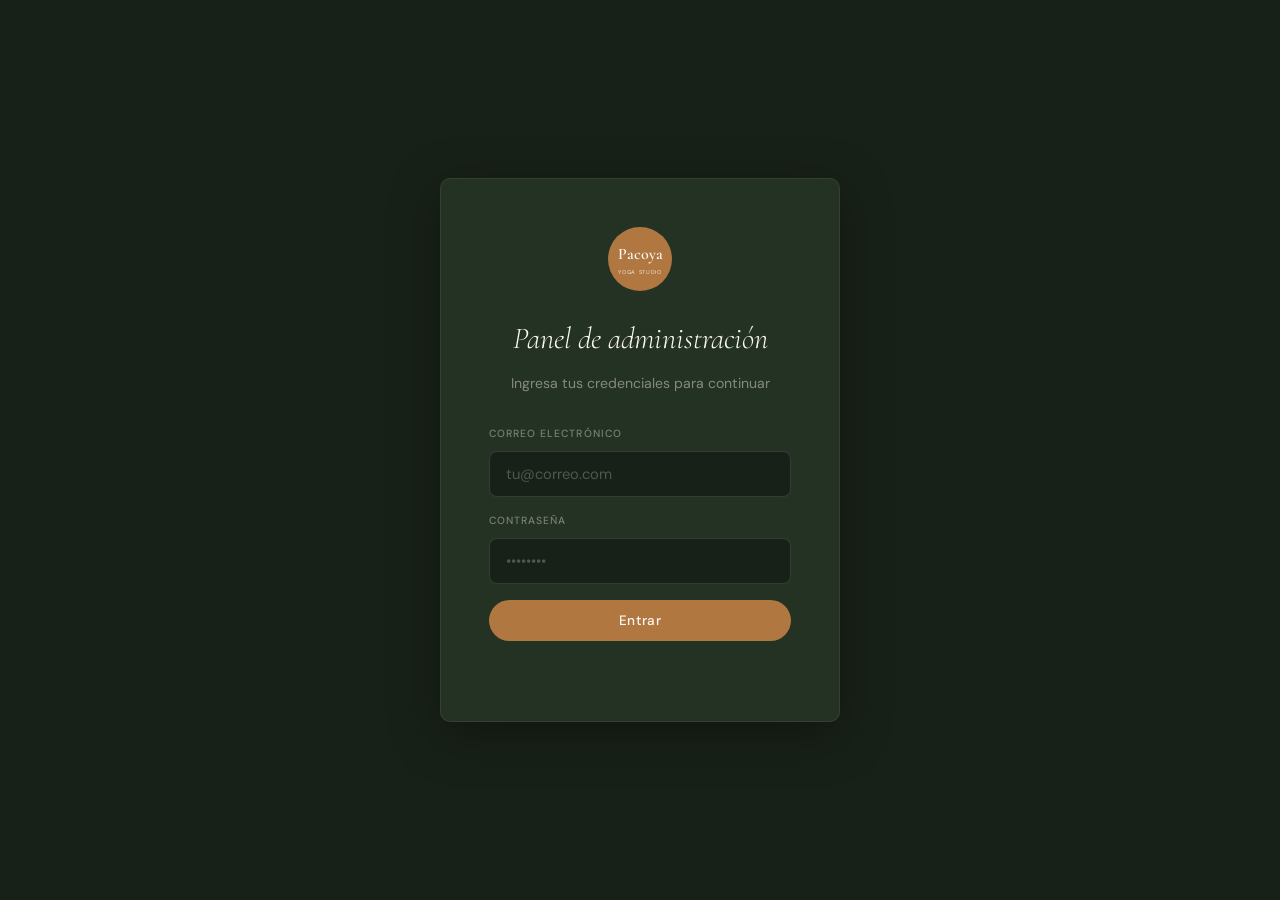
==== commit f2526ca7: "Aplica el estilo oscuro de prueba.html al panel admin.html Reemplaza la paleta crema/verde por los t" ====
--- a/admin.html
+++ b/admin.html
@@ -7,119 +7,132 @@
   <link rel="icon" type="image/svg+xml" href="icon.svg" />
   <link rel="apple-touch-icon" href="apple-touch-icon.png" />
   <link rel="preconnect" href="https://fonts.googleapis.com" />
-  <link href="https://fonts.googleapis.com/css2?family=Cormorant+Garamond:wght@400;600&family=DM+Sans:wght@300;400;500&display=swap" rel="stylesheet" />
+  <link href="https://fonts.googleapis.com/css2?family=Cormorant+Garamond:ital,wght@0,300;0,400;0,600;1,300;1,400&family=DM+Sans:wght@300;400;500&display=swap" rel="stylesheet" />
   <style>
     :root {
-      --verde: #7A9E7E;
-      --verde-dark: #698d6c;
-      --crema: #FAF7F2;
-      --tierra: #3D2F22;
-      --tierra-claro: #6B5240;
-      --dorado: #B5956A;
-      --blanco: #FFFFFF;
-      --rojo: #e07070;
-      --font-display: 'Cormorant Garamond', serif;
-      --font-body: 'DM Sans', sans-serif;
-      --radius: 12px;
+      --tinta:    #1C1510;
+      --crema:    #FAF7F2;
+      --arena:    #F0E8D8;
+      --bosque:   #243223;
+      --bosque-dk:#182117;
+      --cobre:    #B07840;
+      --cobre-lt: #C9965C;
+      --salvia:   #7A9E7E;
+      --rojo-error: #C05050;
+      --font-display: 'Cormorant Garamond', Georgia, serif;
+      --font-body: 'DM Sans', system-ui, sans-serif;
+      --t: 0.25s cubic-bezier(0.4,0,0.2,1);
+      --radius: 10px;
     }
 
     * { box-sizing: border-box; margin: 0; padding: 0; }
 
-    body { font-family: var(--font-body); background: var(--crema); color: var(--tierra); min-height: 100vh; }
+    body {
+      font-family: var(--font-body); font-size: 0.95rem; line-height: 1.6;
+      background: var(--bosque-dk); color: rgba(250,247,242,0.85); min-height: 100vh;
+    }
 
     /* LOGIN */
     .login-screen { min-height: 100vh; display: flex; align-items: center; justify-content: center; padding: 24px; }
 
     .login-card {
-      background: var(--blanco); border-radius: var(--radius); padding: 48px;
-      width: 100%; max-width: 400px; box-shadow: 0 4px 30px rgba(61,47,34,0.1); text-align: center;
+      background: var(--bosque); border: 1px solid rgba(250,247,242,0.07); border-radius: var(--radius); padding: 48px;
+      width: 100%; max-width: 400px; box-shadow: 0 12px 50px rgba(0,0,0,0.35); text-align: center;
     }
 
     .logo-circle {
-      width: 64px; height: 64px; border-radius: 50%; background: var(--verde);
+      width: 64px; height: 64px; border-radius: 50%; background: var(--cobre);
       display: flex; flex-direction: column; align-items: center; justify-content: center;
       margin: 0 auto 24px; gap: 1px;
     }
-    .logo-circle span:first-child { font-family: var(--font-display); font-size: 1rem; font-weight: 600; color: var(--blanco); }
-    .logo-circle span:last-child { font-size: 0.35rem; letter-spacing: 0.12em; text-transform: uppercase; color: rgba(255,255,255,0.85); }
-
-    .login-card h1 { font-family: var(--font-display); font-size: 1.8rem; font-weight: 400; margin-bottom: 8px; }
-    .login-card > p { font-size: 0.9rem; color: var(--tierra-claro); margin-bottom: 32px; }
+    .logo-circle span:first-child { font-family: var(--font-display); font-size: 1rem; font-weight: 600; color: var(--crema); }
+    .logo-circle span:last-child { font-size: 0.35rem; letter-spacing: 0.12em; text-transform: uppercase; color: rgba(250,247,242,0.85); }
+
+    .login-card h1 { font-family: var(--font-display); font-weight: 300; font-style: italic; font-size: 1.9rem; color: var(--crema); margin-bottom: 8px; }
+    .login-card > p { font-size: 0.88rem; color: rgba(250,247,242,0.45); margin-bottom: 32px; }
 
     .form-group { text-align: left; margin-bottom: 16px; }
-    .form-group label { display: block; font-size: 0.82rem; font-weight: 500; margin-bottom: 6px; }
+    .form-group label {
+      display: block; font-size: 0.65rem; font-weight: 500; letter-spacing: 0.1em;
+      text-transform: uppercase; color: rgba(250,247,242,0.4); margin-bottom: 8px;
+    }
     .form-group input, .form-group textarea, .form-group select {
-      width: 100%; font-family: var(--font-body); font-size: 0.95rem; padding: 12px 16px;
-      border: 1.5px solid rgba(61,47,34,0.15); border-radius: 8px; background: var(--crema);
-      color: var(--tierra); outline: none; transition: border-color 0.2s;
-    }
-    .form-group input:focus, .form-group textarea:focus, .form-group select:focus { border-color: var(--verde); }
+      width: 100%; font-family: var(--font-body); font-size: 0.92rem; padding: 12px 16px;
+      border: 1.5px solid rgba(250,247,242,0.12); border-radius: 8px; background: var(--bosque-dk);
+      color: var(--crema); outline: none; transition: border-color var(--t);
+    }
+    .form-group input::placeholder, .form-group textarea::placeholder { color: rgba(250,247,242,0.25); }
+    .form-group input:focus, .form-group textarea:focus, .form-group select:focus { border-color: var(--cobre-lt); }
     .form-group textarea { resize: vertical; }
+    .form-group select option { background: var(--bosque-dk); color: var(--crema); }
 
     .btn {
       display: inline-flex; align-items: center; justify-content: center;
-      font-family: var(--font-body); font-size: 0.9rem; font-weight: 500;
+      font-family: var(--font-body); font-size: 0.85rem; font-weight: 500;
+      letter-spacing: 0.02em;
       padding: 12px 24px; border-radius: 999px; border: none; cursor: pointer;
-      transition: all 0.2s; gap: 8px;
-    }
-    .btn--primary { background: var(--verde); color: var(--blanco); }
-    .btn--primary:hover { background: var(--verde-dark); }
-    .btn--danger { background: rgba(224,112,112,0.1); color: var(--rojo); border: 1px solid rgba(224,112,112,0.3); }
-    .btn--danger:hover { background: rgba(224,112,112,0.2); }
-    .btn--outline { background: transparent; color: var(--tierra); border: 1.5px solid var(--tierra); }
-    .btn--outline:hover { background: var(--tierra); color: var(--crema); }
+      transition: all var(--t); gap: 8px;
+    }
+    .btn--primary { background: var(--cobre); color: var(--crema); }
+    .btn--primary:hover { background: var(--cobre-lt); }
+    .btn--danger { background: rgba(192,80,80,0.1); color: #E08A8A; border: 1px solid rgba(192,80,80,0.35); }
+    .btn--danger:hover { background: rgba(192,80,80,0.2); }
+    .btn--outline { background: transparent; color: rgba(250,247,242,0.75); border: 1.5px solid rgba(250,247,242,0.25); }
+    .btn--outline:hover { background: rgba(250,247,242,0.08); border-color: rgba(250,247,242,0.5); color: var(--crema); }
     .btn--full { width: 100%; }
-    .btn--sm { padding: 7px 16px; font-size: 0.82rem; }
-
-    .login-error { font-size: 0.82rem; color: var(--rojo); margin-top: 12px; min-height: 20px; }
+    .btn--sm { padding: 7px 16px; font-size: 0.78rem; }
+
+    .login-error { font-size: 0.82rem; color: #E08A8A; margin-top: 12px; min-height: 20px; }
 
     /* ADMIN */
     .admin-screen { display: none; }
 
     .admin-header {
-      background: var(--blanco); border-bottom: 1px solid rgba(61,47,34,0.08);
+      background: var(--bosque); border-bottom: 1px solid rgba(250,247,242,0.06);
       padding: 16px 32px; display: flex; align-items: center; justify-content: space-between;
     }
     .admin-header-left { display: flex; align-items: center; gap: 16px; }
     .admin-logo {
-      width: 44px; height: 44px; border-radius: 50%; background: var(--verde);
+      width: 44px; height: 44px; border-radius: 50%; background: var(--cobre);
       display: flex; flex-direction: column; align-items: center; justify-content: center; gap: 1px;
     }
-    .admin-logo span:first-child { font-family: var(--font-display); font-size: 0.75rem; font-weight: 600; color: var(--blanco); }
-    .admin-logo span:last-child { font-size: 0.28rem; letter-spacing: 0.1em; text-transform: uppercase; color: rgba(255,255,255,0.85); }
-    .admin-title { font-family: var(--font-display); font-size: 1.3rem; font-weight: 400; }
+    .admin-logo span:first-child { font-family: var(--font-display); font-size: 0.75rem; font-weight: 600; color: var(--crema); }
+    .admin-logo span:last-child { font-size: 0.28rem; letter-spacing: 0.1em; text-transform: uppercase; color: rgba(250,247,242,0.85); }
+    .admin-title { font-family: var(--font-display); font-weight: 300; font-style: italic; font-size: 1.35rem; color: var(--crema); }
 
     /* TABS */
     .admin-tabs {
-      background: var(--blanco); border-bottom: 1px solid rgba(61,47,34,0.08);
-      display: flex; padding: 0 32px; justify-content: center;
+      background: var(--bosque); border-bottom: 1px solid rgba(250,247,242,0.06);
+      display: flex; padding: 0 32px; justify-content: center; overflow-x: auto;
     }
     .tab-btn {
-      font-family: var(--font-body); font-size: 0.9rem; font-weight: 500;
+      font-family: var(--font-body); font-size: 0.78rem; font-weight: 500; letter-spacing: 0.06em;
+      text-transform: uppercase; white-space: nowrap;
       padding: 16px 24px; border: none; background: none; cursor: pointer;
-      color: var(--tierra-claro); border-bottom: 2px solid transparent;
-      transition: all 0.2s;
+      color: rgba(250,247,242,0.4); border-bottom: 2px solid transparent;
+      transition: all var(--t);
     }
     @media (max-width: 600px) {
-      .tab-btn { font-size: 0.72rem; padding: 12px 10px; }
-    }
-    .tab-btn.active { color: var(--verde); border-bottom-color: var(--verde); }
+      .tab-btn { font-size: 0.68rem; padding: 12px 12px; }
+    }
+    .tab-btn.active { color: var(--cobre-lt); border-bottom-color: var(--cobre-lt); }
+    .tab-btn:not(.active):hover { color: rgba(250,247,242,0.7); }
 
     .admin-main { max-width: 900px; margin: 0 auto; padding: 40px 24px; }
 
     .tab-panel { display: none; }
     .tab-panel.active { display: block; }
 
-    .admin-top { display: flex; align-items: center; justify-content: space-between; margin-bottom: 32px; }
-    .admin-top h2 { font-family: var(--font-display); font-size: 1.6rem; font-weight: 400; }
+    .admin-top { display: flex; align-items: center; justify-content: space-between; margin-bottom: 32px; gap: 16px; }
+    .admin-top h2 { font-family: var(--font-display); font-weight: 300; font-style: italic; font-size: 1.7rem; color: var(--crema); }
 
     /* FORM */
     .evento-form {
-      background: var(--blanco); border-radius: var(--radius); padding: 32px;
-      margin-bottom: 32px; border: 1px solid rgba(122,158,126,0.2); display: none;
+      background: var(--bosque); border-radius: var(--radius); padding: 32px;
+      margin-bottom: 32px; border: 1px solid rgba(250,247,242,0.07); display: none;
     }
     .evento-form.open { display: block; }
-    .evento-form h3 { font-family: var(--font-display); font-size: 1.3rem; font-weight: 400; margin-bottom: 24px; }
+    .evento-form h3 { font-family: var(--font-display); font-weight: 300; font-style: italic; font-size: 1.35rem; color: var(--crema); margin-bottom: 24px; }
 
     .form-grid { display: grid; grid-template-columns: 1fr 1fr; gap: 16px; }
     .form-grid .full { grid-column: 1 / -1; }
@@ -127,13 +140,13 @@
 
     /* FOTO UPLOAD */
     .foto-upload-area {
-      border: 2px dashed rgba(122,158,126,0.4); border-radius: var(--radius);
-      padding: 32px; text-align: center; cursor: pointer; transition: all 0.2s;
-      background: rgba(122,158,126,0.03);
-    }
-    .foto-upload-area:hover { border-color: var(--verde); background: rgba(122,158,126,0.06); }
+      border: 2px dashed rgba(176,120,64,0.35); border-radius: var(--radius);
+      padding: 32px; text-align: center; cursor: pointer; transition: all var(--t);
+      background: rgba(176,120,64,0.04);
+    }
+    .foto-upload-area:hover { border-color: var(--cobre-lt); background: rgba(176,120,64,0.08); }
     .foto-upload-area input[type="file"] { display: none; }
-    .foto-upload-area p { font-size: 0.85rem; color: var(--tierra-claro); margin-top: 8px; }
+    .foto-upload-area p { font-size: 0.85rem; color: rgba(250,247,242,0.4); margin-top: 8px; }
     .foto-preview {
       width: 100%; max-height: 200px; object-fit: cover;
       border-radius: 8px; margin-top: 12px; display: none;
@@ -144,48 +157,48 @@
     .eventos-lista { display: flex; flex-direction: column; gap: 12px; }
 
     .evento-item {
-      background: var(--blanco); border-radius: var(--radius); padding: 20px 24px;
-      border: 1px solid rgba(61,47,34,0.07); display: flex; align-items: center;
-      gap: 20px; transition: box-shadow 0.2s;
-    }
-    .evento-item:hover { box-shadow: 0 4px 20px rgba(61,47,34,0.08); }
+      background: var(--bosque); border-radius: var(--radius); padding: 20px 24px;
+      border: 1px solid rgba(250,247,242,0.06); display: flex; align-items: center;
+      gap: 20px; transition: border-color var(--t);
+    }
+    .evento-item:hover { border-color: rgba(250,247,242,0.14); }
 
     .evento-thumb {
       width: 56px; height: 56px; border-radius: 8px; object-fit: cover; flex-shrink: 0;
     }
     .evento-thumb-placeholder {
-      width: 56px; height: 56px; border-radius: 8px; background: rgba(122,158,126,0.1);
+      width: 56px; height: 56px; border-radius: 8px; background: rgba(176,120,64,0.1);
       display: flex; align-items: center; justify-content: center; font-size: 1.5rem; flex-shrink: 0;
     }
 
     .evento-fecha { display: flex; flex-direction: column; align-items: center; min-width: 48px; }
-    .evento-dia { font-family: var(--font-display); font-size: 1.8rem; font-weight: 300; line-height: 1; }
-    .evento-mes { font-size: 0.65rem; font-weight: 500; letter-spacing: 0.1em; text-transform: uppercase; color: var(--verde); }
+    .evento-dia { font-family: var(--font-display); font-size: 1.8rem; font-weight: 300; color: var(--crema); line-height: 1; }
+    .evento-mes { font-size: 0.65rem; font-weight: 500; letter-spacing: 0.1em; text-transform: uppercase; color: var(--cobre-lt); }
 
     .evento-info { flex: 1; }
-    .evento-info h4 { font-size: 0.95rem; font-weight: 500; margin-bottom: 4px; }
-    .evento-info p { font-size: 0.82rem; color: var(--tierra-claro); }
+    .evento-info h4 { font-size: 0.95rem; font-weight: 500; color: var(--crema); margin-bottom: 4px; }
+    .evento-info p { font-size: 0.82rem; color: rgba(250,247,242,0.45); }
 
     .evento-tipo {
-      font-size: 0.68rem; font-weight: 500; letter-spacing: 0.08em; text-transform: uppercase;
-      color: var(--verde); background: rgba(122,158,126,0.1); padding: 3px 10px; border-radius: 999px;
+      font-size: 0.65rem; font-weight: 500; letter-spacing: 0.08em; text-transform: uppercase;
+      color: var(--salvia); background: rgba(122,158,126,0.12); padding: 3px 10px; border-radius: 999px;
     }
     .evento-acciones { display: flex; gap: 8px; }
 
     .sin-foto-badge {
-      font-size: 0.68rem; background: rgba(181,149,106,0.15); color: var(--dorado);
-      padding: 3px 10px; border-radius: 999px; border: 1px solid rgba(181,149,106,0.3);
+      font-size: 0.65rem; background: rgba(176,120,64,0.12); color: var(--cobre-lt);
+      padding: 3px 10px; border-radius: 999px; border: 1px solid rgba(176,120,64,0.3);
     }
 
     .empty-state {
-      text-align: center; padding: 60px 24px; color: var(--tierra-claro);
-      background: var(--blanco); border-radius: var(--radius);
-      border: 1px dashed rgba(61,47,34,0.15);
+      text-align: center; padding: 60px 24px; color: rgba(250,247,242,0.35);
+      background: var(--bosque); border-radius: var(--radius);
+      border: 1px dashed rgba(250,247,242,0.1);
     }
     .empty-state p { font-size: 0.9rem; margin-top: 8px; }
 
     .toast {
-      position: fixed; bottom: 24px; right: 24px; background: var(--tierra);
+      position: fixed; bottom: 24px; right: 24px; background: var(--cobre);
       color: var(--crema); padding: 14px 24px; border-radius: 999px; font-size: 0.88rem;
       opacity: 0; transform: translateY(10px); transition: all 0.3s; pointer-events: none;
     }
@@ -264,6 +277,7 @@
       <button class="tab-btn active" data-tab="proximos">Eventos</button>
       <button class="tab-btn" data-tab="memorias">Memorias</button>
       <button class="tab-btn" data-tab="pensamientos">Pensamientos</button>
+      <button class="tab-btn" data-tab="comunidad">Comunidad</button>
       <button class="tab-btn" data-tab="clases">En Vivo</button>
     </div>
 
@@ -323,7 +337,7 @@
       <div class="tab-panel" id="tab-memorias">
         <div class="admin-top">
           <h2>Memorias</h2>
-          <p style="font-size:0.85rem;color:var(--tierra-claro)">Edita los detalles o agrega una foto</p>
+          <p style="font-size:0.85rem;color:rgba(250,247,242,0.45)">Edita los detalles o agrega una foto</p>
         </div>
 
         <!-- Formulario editar memoria -->
@@ -439,23 +453,66 @@
         <div class="eventos-lista" id="lista-pensamientos"></div>
       </div>
 
+      <!-- TAB COMUNIDAD -->
+      <div class="tab-panel" id="tab-comunidad">
+        <div class="admin-top">
+          <h2>Comunidad</h2>
+          <button class="btn btn--primary btn--sm" id="toggle-comunidad-btn">+ Nuevo comentario</button>
+        </div>
+
+        <div class="evento-form" id="comunidad-form">
+          <h3 id="comunidad-form-title">Nuevo comentario</h3>
+          <input type="hidden" id="co-id" />
+          <div class="form-grid">
+            <div class="form-group">
+              <label>Nombre</label>
+              <input type="text" id="co-nombre" placeholder="Ej. Sheila M." />
+            </div>
+            <div class="form-group">
+              <label>Clase</label>
+              <input type="text" id="co-clase" placeholder="Ej. Yoga Oncológico" />
+            </div>
+            <div class="form-group">
+              <label>Estrellas</label>
+              <select id="co-estrellas">
+                <option value="5">★★★★★ (5)</option>
+                <option value="4">★★★★☆ (4)</option>
+                <option value="3">★★★☆☆ (3)</option>
+                <option value="2">★★☆☆☆ (2)</option>
+                <option value="1">★☆☆☆☆ (1)</option>
+              </select>
+            </div>
+            <div class="form-group full">
+              <label>Comentario</label>
+              <textarea id="co-texto" rows="4" placeholder="Escribe el testimonio..."></textarea>
+            </div>
+          </div>
+          <div class="form-actions">
+            <button class="btn btn--outline btn--sm" id="cancelar-comunidad-btn">Cancelar</button>
+            <button class="btn btn--primary btn--sm" id="guardar-comunidad-btn">Guardar</button>
+          </div>
+        </div>
+
+        <div class="eventos-lista" id="lista-comunidad"></div>
+      </div>
+
       <!-- TAB CLASES EN VIVO -->
       <div class="tab-panel" id="tab-clases">
         <div class="admin-top">
           <h2>Clase en Vivo</h2>
         </div>
 
-        <div style="background:var(--blanco);border-radius:var(--radius);padding:32px;border:1px solid rgba(122,158,126,0.2)">
+        <div style="background:var(--bosque);border-radius:var(--radius);padding:32px;border:1px solid rgba(250,247,242,0.07)">
           <div class="form-group" style="margin-bottom:24px">
             <label style="display:flex;align-items:center;gap:12px;cursor:pointer">
               <span style="font-size:0.95rem;font-weight:500">Clase activa</span>
               <div style="position:relative;display:inline-block;width:48px;height:26px">
                 <input type="checkbox" id="cl-activo" style="opacity:0;width:0;height:0;position:absolute" />
-                <span id="cl-toggle-track" style="position:absolute;inset:0;background:#ccc;border-radius:999px;cursor:pointer;transition:.3s"></span>
-                <span id="cl-toggle-thumb" style="position:absolute;left:3px;top:3px;width:20px;height:20px;background:#fff;border-radius:50%;transition:.3s;box-shadow:0 1px 4px rgba(0,0,0,0.2)"></span>
+                <span id="cl-toggle-track" style="position:absolute;inset:0;background:rgba(250,247,242,0.15);border-radius:999px;cursor:pointer;transition:.3s"></span>
+                <span id="cl-toggle-thumb" style="position:absolute;left:3px;top:3px;width:20px;height:20px;background:var(--crema);border-radius:50%;transition:.3s;box-shadow:0 1px 4px rgba(0,0,0,0.3)"></span>
               </div>
             </label>
-            <p id="cl-estado-txt" style="font-size:0.82rem;color:var(--tierra-claro);margin-top:6px">La clase está desactivada — los alumnos verán la pantalla de código pero no habrá transmisión.</p>
+            <p id="cl-estado-txt" style="font-size:0.82rem;color:rgba(250,247,242,0.45);margin-top:6px">La clase está desactivada — los alumnos verán la pantalla de código pero no habrá transmisión.</p>
           </div>
 
           <div class="form-group">
@@ -466,13 +523,13 @@
           <div class="form-group">
             <label>Link de Whereby</label>
             <input type="text" id="cl-url" placeholder="https://whereby.com/tu-sala" />
-            <p style="font-size:0.78rem;color:var(--tierra-claro);margin-top:6px">Copia el link de tu sala de Whereby y pégalo aquí. Los alumnos entran directo desde el navegador sin necesitar cuenta.</p>
+            <p style="font-size:0.78rem;color:rgba(250,247,242,0.45);margin-top:6px">Copia el link de tu sala de Whereby y pégalo aquí. Los alumnos entran directo desde el navegador sin necesitar cuenta.</p>
           </div>
 
           <div class="form-group">
             <label>Código de acceso</label>
             <input type="text" id="cl-codigo" placeholder="Ej. PACOYA2026" style="text-transform:uppercase;letter-spacing:0.08em" />
-            <p style="font-size:0.78rem;color:var(--tierra-claro);margin-top:6px">Los alumnos necesitan este código para ver la clase.</p>
+            <p style="font-size:0.78rem;color:rgba(250,247,242,0.45);margin-top:6px">Los alumnos necesitan este código para ver la clase.</p>
           </div>
 
           <div style="margin-top:24px;display:flex;flex-direction:column;gap:12px">
@@ -500,6 +557,22 @@
     function esc(s) {
       if (s == null) return '';
       return String(s).replace(/&/g,'&amp;').replace(/</g,'&lt;').replace(/>/g,'&gt;').replace(/"/g,'&quot;').replace(/'/g,'&#x27;');
+    }
+
+    // ── URL SEGURA — solo permite https:// y http:// para evitar javascript: URIs ──
+    function safeUrl(u) {
+      try {
+        const p = new URL(u);
+        return (p.protocol === 'https:' || p.protocol === 'http:') ? u : '#';
+      } catch { return '#'; }
+    }
+
+    // ── VALIDACIÓN DE ARCHIVO DE IMAGEN ──
+    const ALLOWED_TYPES = ['image/jpeg', 'image/png', 'image/webp', 'image/gif'];
+    const ALLOWED_EXTS  = ['jpg', 'jpeg', 'png', 'webp', 'gif'];
+    function esImagenValida(file) {
+      const ext = file.name.split('.').pop().toLowerCase();
+      return ALLOWED_TYPES.includes(file.type) && ALLOWED_EXTS.includes(ext);
     }
 
     // ── DOM refs ──
@@ -522,8 +595,9 @@
     const toast         = document.getElementById('toast');
 
     // ── LOGIN (Supabase Auth) ──
-    supabase.auth.getSession().then(({ data: { session } }) => {
-      if (session) showAdmin();
+    // getUser() valida contra el servidor — getSession() solo lee localStorage
+    supabase.auth.getUser().then(({ data: { user } }) => {
+      if (user) showAdmin();
     });
 
     loginForm.addEventListener('submit', async e => {
@@ -551,6 +625,7 @@
       cargarProximos();
       cargarMemorias();
       cargarPensamientos();
+      cargarComunidad();
     }
 
     // ── TABS ──
@@ -750,6 +825,11 @@
       const id   = document.getElementById('me-id').value;
       const file = document.getElementById('me-foto-input').files[0];
 
+      if (file && !esImagenValida(file)) {
+        mostrarToast('Solo se permiten imágenes JPG, PNG, WEBP o GIF.');
+        return;
+      }
+
       guardarMemoriaEditBtn.textContent = 'Guardando...';
       guardarMemoriaEditBtn.disabled = true;
 
@@ -810,6 +890,7 @@
       const id   = document.getElementById('m-evento-id').value;
       const file = fotoInput.files[0];
       if (!file) { mostrarToast('Elige una foto primero.'); return; }
+      if (!esImagenValida(file)) { mostrarToast('Solo se permiten imágenes JPG, PNG, WEBP o GIF.'); return; }
 
       guardarMemoriaBtn.textContent = 'Subiendo...';
       guardarMemoriaBtn.classList.add('uploading');
@@ -941,6 +1022,103 @@
       document.getElementById('p-tipo').value = 'reflexion';
     }
 
+    // ── COMUNIDAD ──
+    const toggleComunidadBtn   = document.getElementById('toggle-comunidad-btn');
+    const comunidadForm        = document.getElementById('comunidad-form');
+    const cancelarComunidadBtn = document.getElementById('cancelar-comunidad-btn');
+    const guardarComunidadBtn  = document.getElementById('guardar-comunidad-btn');
+    const listaComunidad       = document.getElementById('lista-comunidad');
+
+    toggleComunidadBtn.addEventListener('click', () => {
+      limpiarComunidadForm();
+      document.getElementById('comunidad-form-title').textContent = 'Nuevo comentario';
+      comunidadForm.classList.add('open');
+    });
+
+    cancelarComunidadBtn.addEventListener('click', () => {
+      comunidadForm.classList.remove('open');
+      limpiarComunidadForm();
+    });
+
+    guardarComunidadBtn.addEventListener('click', async () => {
+      const id     = document.getElementById('co-id').value;
+      const nombre = document.getElementById('co-nombre').value.trim();
+      const texto  = document.getElementById('co-texto').value.trim();
+      if (!nombre || !texto) { mostrarToast('El nombre y el comentario son obligatorios.'); return; }
+
+      const datos = {
+        nombre,
+        clase: document.getElementById('co-clase').value.trim(),
+        texto,
+        estrellas: parseInt(document.getElementById('co-estrellas').value, 10),
+      };
+
+      if (id) {
+        await supabase.from('comunidad').update(datos).eq('id', id);
+        mostrarToast('✓ Comentario actualizado');
+      } else {
+        await supabase.from('comunidad').insert({ ...datos, fecha: hoy, activo: true });
+        mostrarToast('✓ Comentario publicado');
+      }
+
+      comunidadForm.classList.remove('open');
+      limpiarComunidadForm();
+      cargarComunidad();
+    });
+
+    async function cargarComunidad() {
+      const { data } = await supabase.from('comunidad').select('*')
+        .eq('activo', true).order('fecha', { ascending: false });
+
+      listaComunidad.innerHTML = '';
+      if (!data || data.length === 0) {
+        listaComunidad.innerHTML = `<div class="empty-state">💬<p>Aún no hay comentarios de la comunidad.</p></div>`;
+        return;
+      }
+
+      data.forEach(c => {
+        const item = document.createElement('div');
+        item.className = 'evento-item';
+        const cId      = parseInt(c.id, 10);
+        const stars    = '★'.repeat(c.estrellas || 0) + '☆'.repeat(5 - (c.estrellas || 0));
+        const preview  = esc(c.texto.substring(0, 80)) + (c.texto.length > 80 ? '...' : '');
+        item.innerHTML = `
+          <div class="evento-info">
+            <h4>${esc(c.nombre)}${c.clase ? ` · ${esc(c.clase)}` : ''}</h4>
+            <p>${stars} · ${preview}</p>
+          </div>
+          <div class="evento-acciones">
+            <button class="btn btn--outline btn--sm" onclick="editarComunidad(${cId})">Editar</button>
+            <button class="btn btn--danger btn--sm" onclick="borrarComunidad(${cId})">Borrar</button>
+          </div>`;
+        listaComunidad.appendChild(item);
+      });
+    }
+
+    window.editarComunidad = async id => {
+      const { data } = await supabase.from('comunidad').select('*').eq('id', id).single();
+      document.getElementById('co-id').value        = data.id;
+      document.getElementById('co-nombre').value    = data.nombre;
+      document.getElementById('co-clase').value     = data.clase || '';
+      document.getElementById('co-texto').value     = data.texto;
+      document.getElementById('co-estrellas').value = data.estrellas || 5;
+      document.getElementById('comunidad-form-title').textContent = 'Editar comentario';
+      comunidadForm.classList.add('open');
+      comunidadForm.scrollIntoView({ behavior: 'smooth' });
+    };
+
+    window.borrarComunidad = async id => {
+      if (!confirm('¿Segura que quieres borrar este comentario?')) return;
+      await supabase.from('comunidad').delete().eq('id', id);
+      mostrarToast('Comentario eliminado');
+      cargarComunidad();
+    };
+
+    function limpiarComunidadForm() {
+      ['co-id', 'co-nombre', 'co-clase', 'co-texto'].forEach(id => document.getElementById(id).value = '');
+      document.getElementById('co-estrellas').value = '5';
+    }
+
     // ── UTILS ──
     function limpiarForm() {
       ['evento-id','f-titulo','f-descripcion','f-fecha','f-hora','f-lugar'].forEach(id => {
@@ -962,7 +1140,7 @@
     const clEstadoTxt = document.getElementById('cl-estado-txt');
 
     function actualizarToggle(activo) {
-      clTrack.style.background = activo ? 'var(--verde)' : '#ccc';
+      clTrack.style.background = activo ? 'var(--salvia)' : 'rgba(250,247,242,0.15)';
       clThumb.style.left       = activo ? '25px' : '3px';
       clEstadoTxt.textContent  = activo
         ? 'La clase está activa — los alumnos pueden entrar con su código.'
@@ -981,7 +1159,7 @@
       actualizarToggle(data.activo);
       const abrirBtn = document.getElementById('abrir-meet-btn');
       if (data.stream_url) {
-        abrirBtn.href = data.stream_url;
+        abrirBtn.href = safeUrl(data.stream_url);
         abrirBtn.style.display = 'inline-flex';
       }
     }
@@ -992,6 +1170,13 @@
       btn.disabled = true;
 
       const url = document.getElementById('cl-url').value.trim();
+      if (url && safeUrl(url) === '#') {
+        mostrarToast('El URL debe empezar con https://');
+        btn.textContent = 'Guardar configuración';
+        btn.disabled = false;
+        return;
+      }
+
       await supabase.from('clases_en_vivo').update({
         titulo:      document.getElementById('cl-titulo').value.trim(),
         stream_url: url,
@@ -1005,7 +1190,7 @@
       const abrirBtn = document.getElementById('abrir-meet-btn');
       const urlGuardada = document.getElementById('cl-url').value.trim();
       if (urlGuardada) {
-        abrirBtn.href = urlGuardada;
+        abrirBtn.href = safeUrl(urlGuardada);
         abrirBtn.style.display = 'inline-flex';
       }
     });
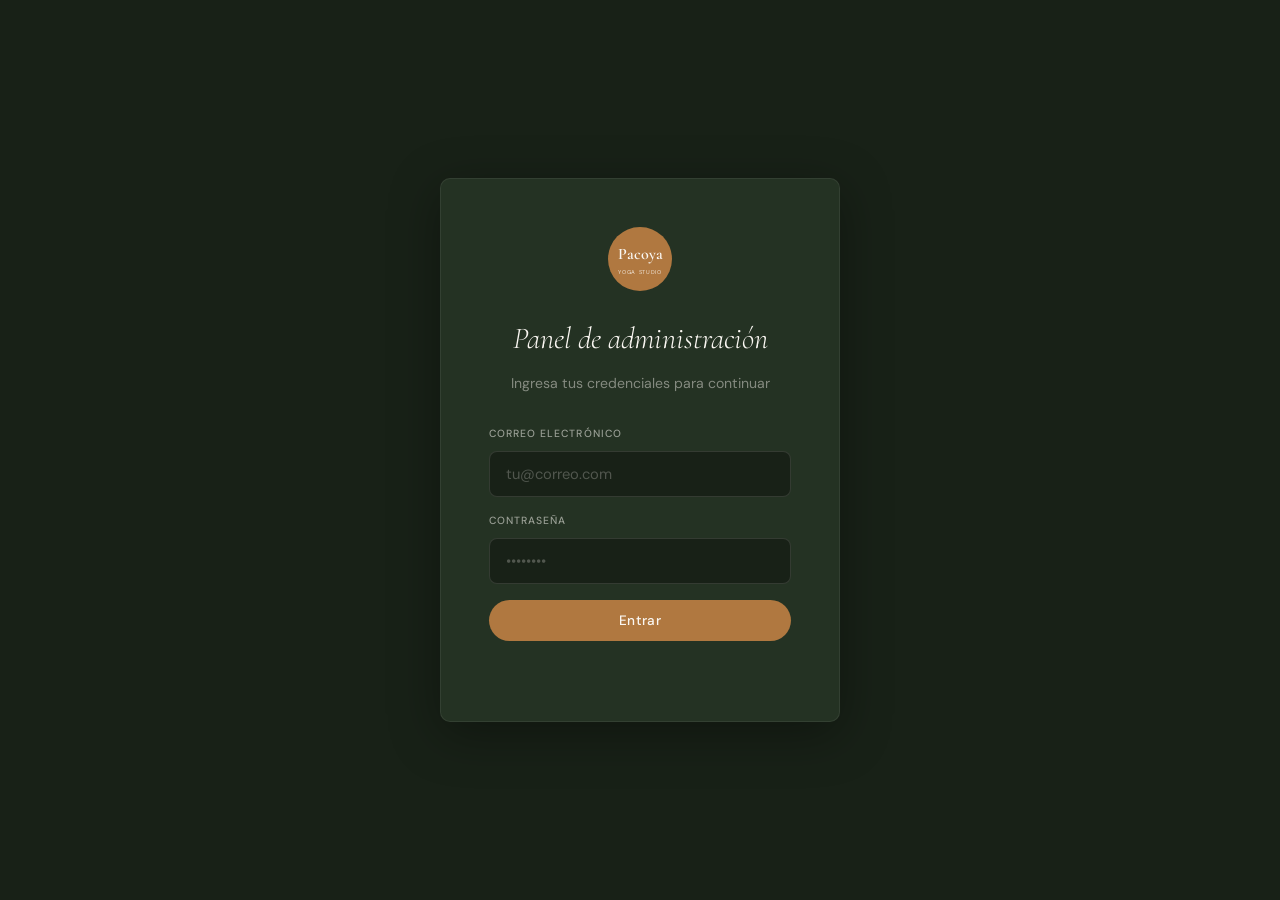
==== commit a47db4de: "Mejora accesibilidad y UX del panel admin.html Agrega color-scheme dark (iconos nativos legibles), e" ====
--- a/admin.html
+++ b/admin.html
@@ -30,6 +30,13 @@
     body {
       font-family: var(--font-body); font-size: 0.95rem; line-height: 1.6;
       background: var(--bosque-dk); color: rgba(250,247,242,0.85); min-height: 100vh;
+      color-scheme: dark;
+    }
+
+    /* FOCO VISIBLE (accesibilidad teclado) */
+    a:focus-visible, button:focus-visible, input:focus-visible,
+    textarea:focus-visible, select:focus-visible {
+      outline: 2px solid var(--cobre-lt); outline-offset: 2px;
     }
 
     /* LOGIN */
@@ -54,7 +61,7 @@
     .form-group { text-align: left; margin-bottom: 16px; }
     .form-group label {
       display: block; font-size: 0.65rem; font-weight: 500; letter-spacing: 0.1em;
-      text-transform: uppercase; color: rgba(250,247,242,0.4); margin-bottom: 8px;
+      text-transform: uppercase; color: rgba(250,247,242,0.55); margin-bottom: 8px;
     }
     .form-group input, .form-group textarea, .form-group select {
       width: 100%; font-family: var(--font-body); font-size: 0.92rem; padding: 12px 16px;
@@ -109,7 +116,7 @@
       font-family: var(--font-body); font-size: 0.78rem; font-weight: 500; letter-spacing: 0.06em;
       text-transform: uppercase; white-space: nowrap;
       padding: 16px 24px; border: none; background: none; cursor: pointer;
-      color: rgba(250,247,242,0.4); border-bottom: 2px solid transparent;
+      color: rgba(250,247,242,0.5); border-bottom: 2px solid transparent;
       transition: all var(--t);
     }
     @media (max-width: 600px) {
@@ -198,11 +205,14 @@
     .empty-state p { font-size: 0.9rem; margin-top: 8px; }
 
     .toast {
-      position: fixed; bottom: 24px; right: 24px; background: var(--cobre);
+      position: fixed; bottom: 24px; right: 24px; left: 24px; max-width: 360px; margin-left: auto;
+      background: var(--cobre);
       color: var(--crema); padding: 14px 24px; border-radius: 999px; font-size: 0.88rem;
       opacity: 0; transform: translateY(10px); transition: all 0.3s; pointer-events: none;
+      box-shadow: 0 8px 30px rgba(0,0,0,0.3); z-index: 500; text-align: center;
     }
     .toast.show { opacity: 1; transform: translateY(0); }
+    .toast.toast--error { background: var(--rojo-error); }
 
     .uploading { opacity: 0.6; pointer-events: none; }
 
@@ -273,18 +283,18 @@
       <button class="btn btn--outline btn--sm" id="logout-btn">Cerrar sesión</button>
     </header>
 
-    <div class="admin-tabs">
-      <button class="tab-btn active" data-tab="proximos">Eventos</button>
-      <button class="tab-btn" data-tab="memorias">Memorias</button>
-      <button class="tab-btn" data-tab="pensamientos">Pensamientos</button>
-      <button class="tab-btn" data-tab="comunidad">Comunidad</button>
-      <button class="tab-btn" data-tab="clases">En Vivo</button>
+    <div class="admin-tabs" role="tablist" aria-label="Secciones del panel">
+      <button class="tab-btn active" data-tab="proximos" role="tab" aria-selected="true" aria-controls="tab-proximos" id="tabbtn-proximos">Eventos</button>
+      <button class="tab-btn" data-tab="memorias" role="tab" aria-selected="false" aria-controls="tab-memorias" id="tabbtn-memorias">Memorias</button>
+      <button class="tab-btn" data-tab="pensamientos" role="tab" aria-selected="false" aria-controls="tab-pensamientos" id="tabbtn-pensamientos">Pensamientos</button>
+      <button class="tab-btn" data-tab="comunidad" role="tab" aria-selected="false" aria-controls="tab-comunidad" id="tabbtn-comunidad">Comunidad</button>
+      <button class="tab-btn" data-tab="clases" role="tab" aria-selected="false" aria-controls="tab-clases" id="tabbtn-clases">En Vivo</button>
     </div>
 
     <main class="admin-main">
 
       <!-- TAB PRÓXIMOS -->
-      <div class="tab-panel active" id="tab-proximos">
+      <div class="tab-panel active" id="tab-proximos" role="tabpanel" aria-labelledby="tabbtn-proximos">
         <div class="admin-top">
           <h2>Próximos Eventos</h2>
           <button class="btn btn--primary btn--sm" id="toggle-form-btn">+ Nuevo evento</button>
@@ -334,7 +344,7 @@
       </div>
 
       <!-- TAB MEMORIAS -->
-      <div class="tab-panel" id="tab-memorias">
+      <div class="tab-panel" id="tab-memorias" role="tabpanel" aria-labelledby="tabbtn-memorias">
         <div class="admin-top">
           <h2>Memorias</h2>
           <p style="font-size:0.85rem;color:rgba(250,247,242,0.45)">Edita los detalles o agrega una foto</p>
@@ -419,7 +429,7 @@
       </div>
 
       <!-- TAB PENSAMIENTOS -->
-      <div class="tab-panel" id="tab-pensamientos">
+      <div class="tab-panel" id="tab-pensamientos" role="tabpanel" aria-labelledby="tabbtn-pensamientos">
         <div class="admin-top">
           <h2>Pensamientos</h2>
           <button class="btn btn--primary btn--sm" id="toggle-pensamiento-btn">+ Nuevo pensamiento</button>
@@ -454,7 +464,7 @@
       </div>
 
       <!-- TAB COMUNIDAD -->
-      <div class="tab-panel" id="tab-comunidad">
+      <div class="tab-panel" id="tab-comunidad" role="tabpanel" aria-labelledby="tabbtn-comunidad">
         <div class="admin-top">
           <h2>Comunidad</h2>
           <button class="btn btn--primary btn--sm" id="toggle-comunidad-btn">+ Nuevo comentario</button>
@@ -497,7 +507,7 @@
       </div>
 
       <!-- TAB CLASES EN VIVO -->
-      <div class="tab-panel" id="tab-clases">
+      <div class="tab-panel" id="tab-clases" role="tabpanel" aria-labelledby="tabbtn-clases">
         <div class="admin-top">
           <h2>Clase en Vivo</h2>
         </div>
@@ -542,7 +552,7 @@
     </main>
   </div>
 
-  <div class="toast" id="toast"></div>
+  <div class="toast" id="toast" role="status" aria-live="polite"></div>
 
   <script type="module">
     import { createClient } from 'https://cdn.jsdelivr.net/npm/@supabase/supabase-js/+esm';
@@ -626,14 +636,19 @@
       cargarMemorias();
       cargarPensamientos();
       cargarComunidad();
+      cargarClase();
     }
 
     // ── TABS ──
     document.querySelectorAll('.tab-btn').forEach(btn => {
       btn.addEventListener('click', () => {
-        document.querySelectorAll('.tab-btn').forEach(b => b.classList.remove('active'));
+        document.querySelectorAll('.tab-btn').forEach(b => {
+          b.classList.remove('active');
+          b.setAttribute('aria-selected', 'false');
+        });
         document.querySelectorAll('.tab-panel').forEach(p => p.classList.remove('active'));
         btn.classList.add('active');
+        btn.setAttribute('aria-selected', 'true');
         document.getElementById('tab-' + btn.dataset.tab).classList.add('active');
       });
     });
@@ -651,7 +666,7 @@
       const id     = document.getElementById('evento-id').value;
       const titulo = document.getElementById('f-titulo').value.trim();
       const fecha  = document.getElementById('f-fecha').value;
-      if (!titulo || !fecha) { mostrarToast('El título y la fecha son obligatorios.'); return; }
+      if (!titulo || !fecha) { mostrarToast('El título y la fecha son obligatorios.', 'error'); return; }
 
       const datos = {
         titulo,
@@ -826,7 +841,7 @@
       const file = document.getElementById('me-foto-input').files[0];
 
       if (file && !esImagenValida(file)) {
-        mostrarToast('Solo se permiten imágenes JPG, PNG, WEBP o GIF.');
+        mostrarToast('Solo se permiten imágenes JPG, PNG, WEBP o GIF.', 'error');
         return;
       }
 
@@ -889,8 +904,8 @@
     guardarMemoriaBtn.addEventListener('click', async () => {
       const id   = document.getElementById('m-evento-id').value;
       const file = fotoInput.files[0];
-      if (!file) { mostrarToast('Elige una foto primero.'); return; }
-      if (!esImagenValida(file)) { mostrarToast('Solo se permiten imágenes JPG, PNG, WEBP o GIF.'); return; }
+      if (!file) { mostrarToast('Elige una foto primero.', 'error'); return; }
+      if (!esImagenValida(file)) { mostrarToast('Solo se permiten imágenes JPG, PNG, WEBP o GIF.', 'error'); return; }
 
       guardarMemoriaBtn.textContent = 'Subiendo...';
       guardarMemoriaBtn.classList.add('uploading');
@@ -902,7 +917,7 @@
         .from('Memorias').upload(fileName, file, { upsert: true });
 
       if (uploadError) {
-        mostrarToast('Error al subir la foto. Intenta de nuevo.');
+        mostrarToast('Error al subir la foto. Intenta de nuevo.', 'error');
         guardarMemoriaBtn.textContent = 'Guardar foto';
         guardarMemoriaBtn.classList.remove('uploading');
         return;
@@ -940,7 +955,7 @@
       const id       = document.getElementById('p-id').value;
       const titulo   = document.getElementById('p-titulo').value.trim();
       const contenido = document.getElementById('p-contenido').value.trim();
-      if (!titulo || !contenido) { mostrarToast('El título y el pensamiento son obligatorios.'); return; }
+      if (!titulo || !contenido) { mostrarToast('El título y el pensamiento son obligatorios.', 'error'); return; }
 
       const datos = {
         titulo,
@@ -1044,7 +1059,7 @@
       const id     = document.getElementById('co-id').value;
       const nombre = document.getElementById('co-nombre').value.trim();
       const texto  = document.getElementById('co-texto').value.trim();
-      if (!nombre || !texto) { mostrarToast('El nombre y el comentario son obligatorios.'); return; }
+      if (!nombre || !texto) { mostrarToast('El nombre y el comentario son obligatorios.', 'error'); return; }
 
       const datos = {
         nombre,
@@ -1127,10 +1142,13 @@
       document.getElementById('f-tipo').value = 'meditacion';
     }
 
-    function mostrarToast(msg) {
+    let toastTimer = null;
+    function mostrarToast(msg, tipo) {
       toast.textContent = msg;
+      toast.classList.toggle('toast--error', tipo === 'error');
       toast.classList.add('show');
-      setTimeout(() => toast.classList.remove('show'), 3000);
+      if (toastTimer) clearTimeout(toastTimer);
+      toastTimer = setTimeout(() => toast.classList.remove('show'), 3000);
     }
 
     // ── CLASES EN VIVO ──
@@ -1171,7 +1189,7 @@
 
       const url = document.getElementById('cl-url').value.trim();
       if (url && safeUrl(url) === '#') {
-        mostrarToast('El URL debe empezar con https://');
+        mostrarToast('El URL debe empezar con https://', 'error');
         btn.textContent = 'Guardar configuración';
         btn.disabled = false;
         return;
